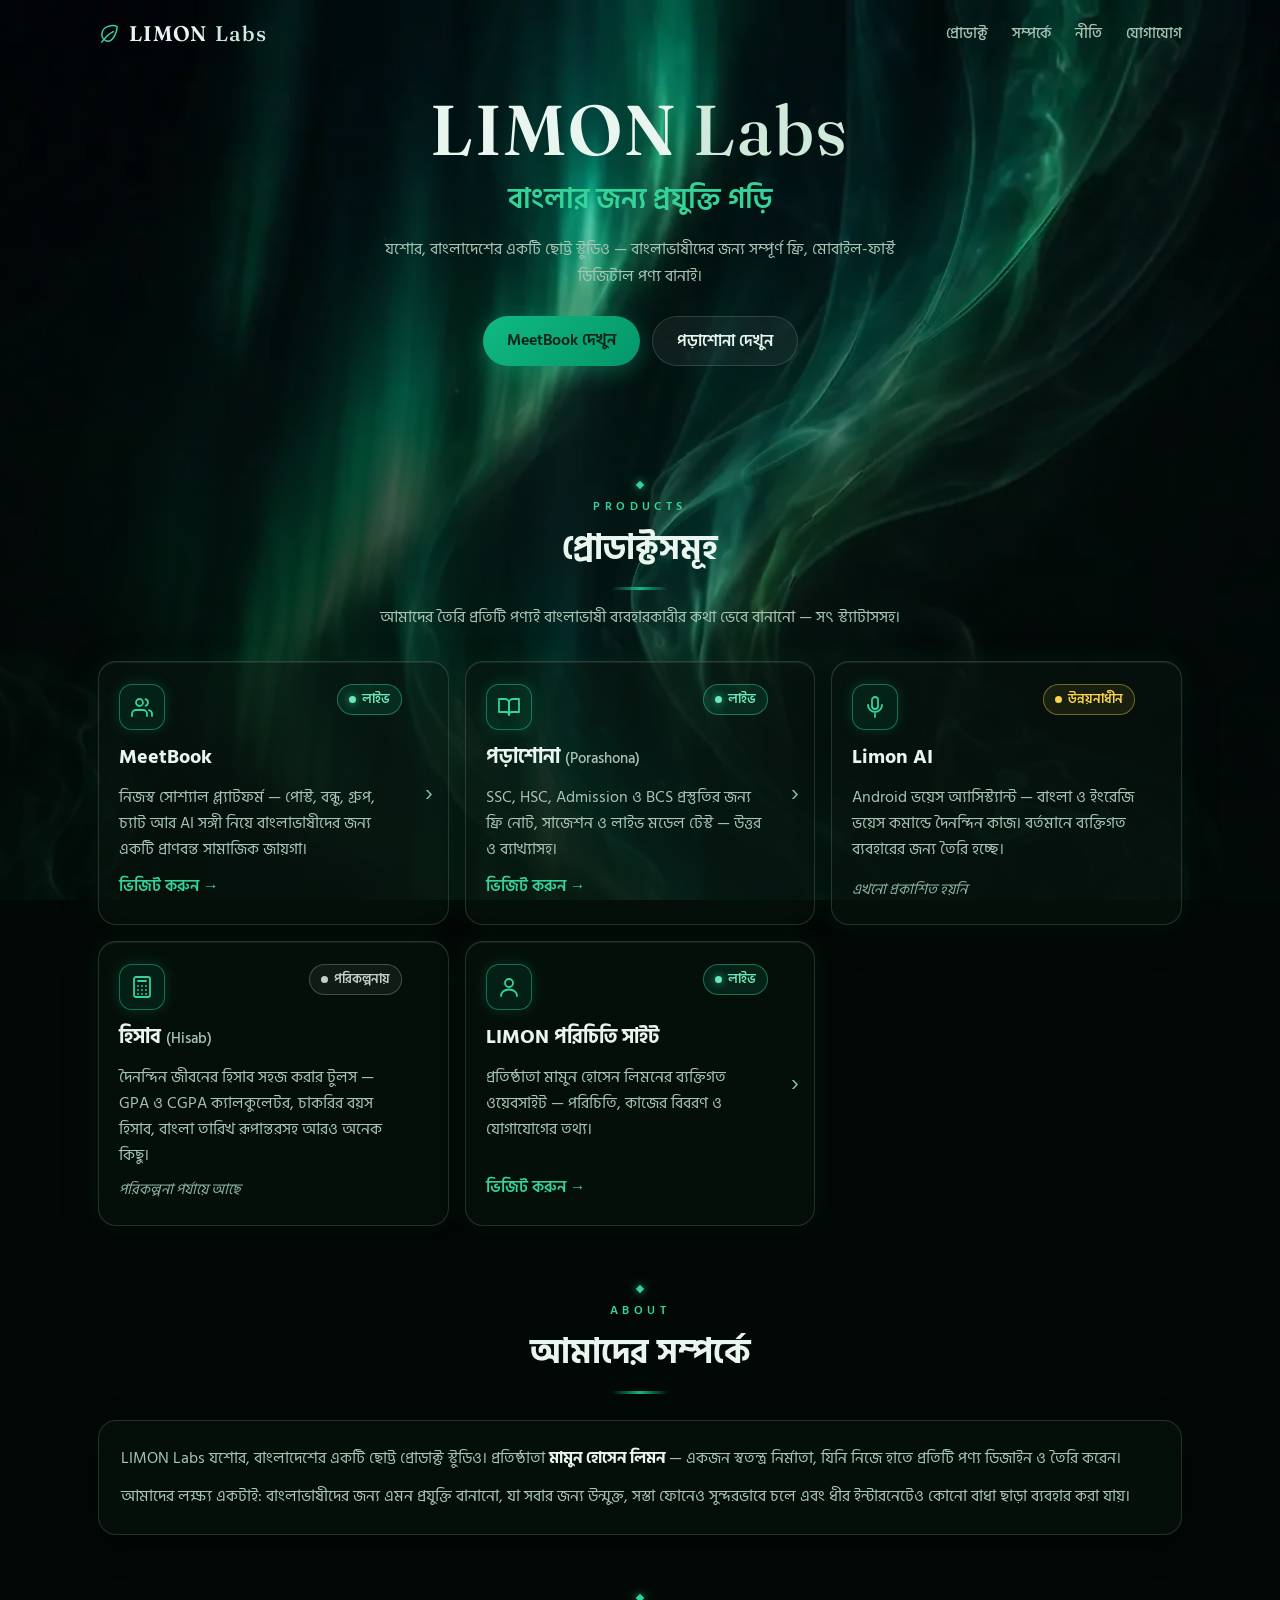
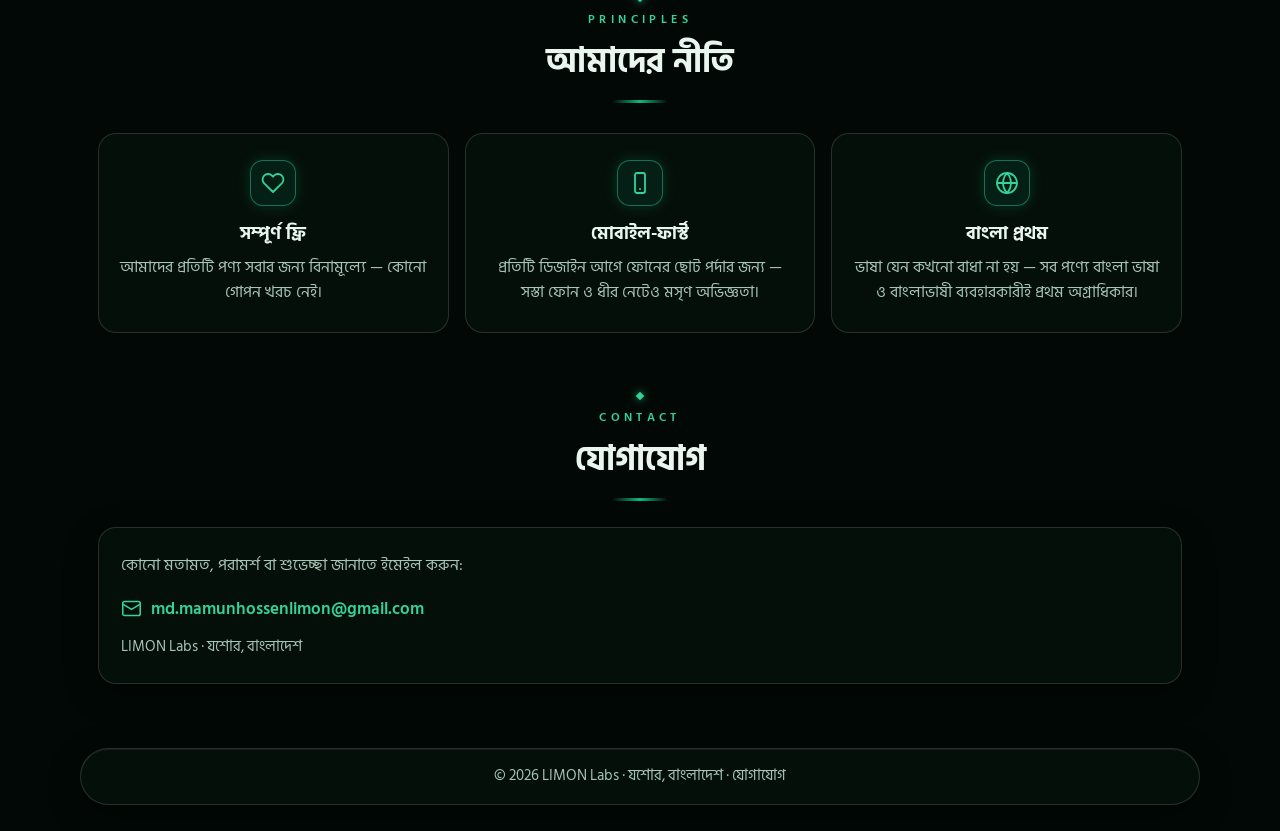
==== index.html @ f57b9e00 "Make the anchored burning stronger: brighter rising tongues and flicker" ====
<!DOCTYPE html>
<html lang="bn">
<head>
<meta charset="UTF-8">
<meta name="viewport" content="width=device-width, initial-scale=1.0">
<title>LIMON Labs — বাংলার জন্য প্রযুক্তি</title>
<meta name="description" content="LIMON Labs — যশোর, বাংলাদেশ থেকে বাংলাভাষীদের জন্য ফ্রি ও মোবাইল-ফার্স্ট প্রযুক্তি পণ্য: MeetBook, পড়াশোনা, Limon AI ও হিসাব।">
<meta name="google-site-verification" content="MFag6rltsudTOTjJ8JtksKM4BBWqEkIi46n7598j5bE">
<meta property="og:title" content="LIMON Labs — বাংলার জন্য প্রযুক্তি গড়ি">
<meta property="og:description" content="বাংলাভাষীদের জন্য ফ্রি, মোবাইল-ফার্স্ট প্রযুক্তি পণ্য — MeetBook, পড়াশোনা, Limon AI, হিসাব।">
<meta property="og:type" content="website">
<meta property="og:locale" content="bn_BD">
<meta name="theme-color" content="#04120c">
<meta property="og:image" content="https://mamun-q.github.io/limon-labs/hero.webp">
<link rel="icon" href="data:image/svg+xml,%3Csvg xmlns='http://www.w3.org/2000/svg' viewBox='0 0 32 32'%3E%3Ccircle cx='16' cy='16' r='13' fill='none' stroke='%2334d399' stroke-width='2'/%3E%3Ccircle cx='16' cy='16' r='6' fill='%2310b981'/%3E%3C/svg%3E">
<link rel="preconnect" href="https://fonts.googleapis.com">
<link rel="preconnect" href="https://fonts.gstatic.com" crossorigin>
<link href="https://fonts.googleapis.com/css2?family=Fraunces:opsz,wght@9..144,500;9..144,600&family=Hind+Siliguri:wght@400;500;600;700&display=swap" rel="stylesheet">
<link rel="stylesheet" href="style.css?v=23">
</head>
<body>

<!-- Static deep-space background (no animated layers — keeps cheap phones smooth) -->
<div class="aurora" aria-hidden="true"></div>
<canvas class="bg-3d" id="bgCanvas" aria-hidden="true"></canvas>

<header class="site-header">
  <a class="wordmark" href="#top" aria-label="LIMON Labs — হোম">
    <svg class="wordmark-leaf" viewBox="0 0 24 24" fill="none" stroke="currentColor" stroke-width="1.6" stroke-linecap="round" stroke-linejoin="round" aria-hidden="true"><path d="M11 20A7 7 0 0 1 4 13c0-4 3-8 9-9 4.5-.8 7 1 7 1s-.3 4.5-2 8c-1.8 3.7-4.5 7-7 7z"/><path d="M4 21c4-6 8-9 12-11"/></svg>
    LIMON <span class="wordmark-labs">Labs</span>
  </a>
  <nav class="site-nav" aria-label="প্রধান নেভিগেশন">
    <a href="#products">প্রোডাক্ট</a>
    <a href="#about">সম্পর্কে</a>
    <a href="#principles">নীতি</a>
    <a href="#contact">যোগাযোগ</a>
  </nav>
</header>

<main id="top">

  <!-- HERO -->
  <section class="hero">
    <h1 class="hero-wordmark">LIMON <span class="wordmark-labs">Labs</span></h1>
    <p class="hero-tagline">বাংলার জন্য প্রযুক্তি গড়ি</p>

    <p class="hero-sub">যশোর, বাংলাদেশের একটি ছোট্ট স্টুডিও — বাংলাভাষীদের জন্য সম্পূর্ণ ফ্রি, মোবাইল-ফার্স্ট ডিজিটাল পণ্য বানাই।</p>
    <div class="hero-actions">
      <a class="btn btn-primary" href="https://mamun-q.github.io/MeetBook/" target="_blank" rel="noopener">MeetBook দেখুন</a>
      <a class="btn btn-ghost" href="https://porashona-edu.blogspot.com" target="_blank" rel="noopener">পড়াশোনা দেখুন</a>
    </div>
  </section>

  <!-- PRODUCTS -->
  <section class="section" id="products">
    <p class="section-label reveal">Products</p>
    <h2 class="section-title reveal">প্রোডাক্টসমূহ</h2>
    <p class="section-lead reveal">আমাদের তৈরি প্রতিটি পণ্যই বাংলাভাষী ব্যবহারকারীর কথা ভেবে বানানো — সৎ স্ট্যাটাসসহ।</p>

    <div class="cards">

      <article class="card reveal">
        <div class="card-top">
          <span class="card-icon" aria-hidden="true">
            <svg viewBox="0 0 24 24" fill="none" stroke="currentColor" stroke-width="1.8" stroke-linecap="round" stroke-linejoin="round"><path d="M17 21v-2a4 4 0 0 0-4-4H6a4 4 0 0 0-4 4v2"/><circle cx="9.5" cy="7.5" r="3.5"/><path d="M22 21v-2a4 4 0 0 0-3-3.85"/><path d="M15.5 4.15a3.5 3.5 0 0 1 0 6.7"/></svg>
          </span>
          <span class="badge badge-live"><span class="badge-dot"></span>লাইভ</span>
        </div>
        <h3 class="card-name">MeetBook</h3>
        <p class="card-desc">নিজস্ব সোশ্যাল প্ল্যাটফর্ম — পোস্ট, বন্ধু, গ্রুপ, চ্যাট আর AI সঙ্গী নিয়ে বাংলাভাষীদের জন্য একটি প্রাণবন্ত সামাজিক জায়গা।</p>
        <a class="btn btn-card" href="https://mamun-q.github.io/MeetBook/" target="_blank" rel="noopener">ভিজিট করুন</a>
        <span class="card-chevron" aria-hidden="true">›</span>
      </article>

      <article class="card reveal">
        <div class="card-top">
          <span class="card-icon" aria-hidden="true">
            <svg viewBox="0 0 24 24" fill="none" stroke="currentColor" stroke-width="1.8" stroke-linecap="round" stroke-linejoin="round"><path d="M2 4h6a4 4 0 0 1 4 4v12a3 3 0 0 0-3-3H2z"/><path d="M22 4h-6a4 4 0 0 0-4 4v12a3 3 0 0 1 3-3h7z"/></svg>
          </span>
          <span class="badge badge-live"><span class="badge-dot"></span>লাইভ</span>
        </div>
        <h3 class="card-name">পড়াশোনা <span class="card-name-en">(Porashona)</span></h3>
        <p class="card-desc">SSC, HSC, Admission ও BCS প্রস্তুতির জন্য ফ্রি নোট, সাজেশন ও লাইভ মডেল টেস্ট — উত্তর ও ব্যাখ্যাসহ।</p>
        <a class="btn btn-card" href="https://porashona-edu.blogspot.com" target="_blank" rel="noopener">ভিজিট করুন</a>
        <span class="card-chevron" aria-hidden="true">›</span>
      </article>

      <article class="card reveal">
        <div class="card-top">
          <span class="card-icon" aria-hidden="true">
            <svg viewBox="0 0 24 24" fill="none" stroke="currentColor" stroke-width="1.8" stroke-linecap="round" stroke-linejoin="round"><rect x="9" y="2" width="6" height="12" rx="3"/><path d="M5 10a7 7 0 0 0 14 0"/><path d="M12 19v3"/></svg>
          </span>
          <span class="badge badge-dev"><span class="badge-dot"></span>উন্নয়নাধীন</span>
        </div>
        <h3 class="card-name">Limon AI</h3>
        <p class="card-desc">Android ভয়েস অ্যাসিস্ট্যান্ট — বাংলা ও ইংরেজি ভয়েস কমান্ডে দৈনন্দিন কাজ। বর্তমানে ব্যক্তিগত ব্যবহারের জন্য তৈরি হচ্ছে।</p>
        <p class="card-note">এখনো প্রকাশিত হয়নি</p>
      </article>

      <article class="card reveal">
        <div class="card-top">
          <span class="card-icon" aria-hidden="true">
            <svg viewBox="0 0 24 24" fill="none" stroke="currentColor" stroke-width="1.8" stroke-linecap="round" stroke-linejoin="round"><rect x="4" y="2" width="16" height="20" rx="2"/><path d="M8 6h8"/><path d="M8 11h.01M12 11h.01M16 11h.01M8 15h.01M12 15h.01M16 15h.01M8 19h.01M12 19h.01M16 19h.01"/></svg>
          </span>
          <span class="badge badge-plan"><span class="badge-dot"></span>পরিকল্পনায়</span>
        </div>
        <h3 class="card-name">হিসাব <span class="card-name-en">(Hisab)</span></h3>
        <p class="card-desc">দৈনন্দিন জীবনের হিসাব সহজ করার টুলস — GPA ও CGPA ক্যালকুলেটর, চাকরির বয়স হিসাব, বাংলা তারিখ রূপান্তরসহ আরও অনেক কিছু।</p>
        <p class="card-note">পরিকল্পনা পর্যায়ে আছে</p>
      </article>

      <article class="card reveal">
        <div class="card-top">
          <span class="card-icon" aria-hidden="true">
            <svg viewBox="0 0 24 24" fill="none" stroke="currentColor" stroke-width="1.8" stroke-linecap="round" stroke-linejoin="round"><circle cx="12" cy="8" r="4"/><path d="M4 21c0-4 3.6-6.5 8-6.5s8 2.5 8 6.5"/></svg>
          </span>
          <span class="badge badge-live"><span class="badge-dot"></span>লাইভ</span>
        </div>
        <h3 class="card-name">LIMON পরিচিতি সাইট</h3>
        <p class="card-desc">প্রতিষ্ঠাতা মামুন হোসেন লিমনের ব্যক্তিগত ওয়েবসাইট — পরিচিতি, কাজের বিবরণ ও যোগাযোগের তথ্য।</p>
        <a class="btn btn-card" href="https://mamun-q.github.io/mamunhossen-profile/" target="_blank" rel="noopener">ভিজিট করুন</a>
        <span class="card-chevron" aria-hidden="true">›</span>
      </article>

    </div>
  </section>

  <!-- ABOUT -->
  <section class="section" id="about">
    <p class="section-label reveal">About</p>
    <h2 class="section-title reveal">আমাদের সম্পর্কে</h2>
    <div class="about-box reveal">
      <p>LIMON Labs যশোর, বাংলাদেশের একটি ছোট্ট প্রোডাক্ট স্টুডিও। প্রতিষ্ঠাতা <strong>মামুন হোসেন লিমন</strong> — একজন স্বতন্ত্র নির্মাতা, যিনি নিজে হাতে প্রতিটি পণ্য ডিজাইন ও তৈরি করেন।</p>
      <p>আমাদের লক্ষ্য একটাই: বাংলাভাষীদের জন্য এমন প্রযুক্তি বানানো, যা সবার জন্য উন্মুক্ত, সস্তা ফোনেও সুন্দরভাবে চলে এবং ধীর ইন্টারনেটেও কোনো বাধা ছাড়া ব্যবহার করা যায়।</p>
    </div>
  </section>

  <!-- PRINCIPLES -->
  <section class="section" id="principles">
    <p class="section-label reveal">Principles</p>
    <h2 class="section-title reveal">আমাদের নীতি</h2>
    <div class="principles">
      <div class="principle reveal">
        <span class="card-icon" aria-hidden="true">
          <svg viewBox="0 0 24 24" fill="none" stroke="currentColor" stroke-width="1.8" stroke-linecap="round" stroke-linejoin="round"><path d="M20.8 4.6a5.5 5.5 0 0 0-7.8 0L12 5.7l-1-1.1a5.5 5.5 0 0 0-7.8 7.8l1 1L12 21l7.8-7.6 1-1a5.5 5.5 0 0 0 0-7.8z"/></svg>
        </span>
        <h3>সম্পূর্ণ ফ্রি</h3>
        <p>আমাদের প্রতিটি পণ্য সবার জন্য বিনামূল্যে — কোনো গোপন খরচ নেই।</p>
      </div>
      <div class="principle reveal">
        <span class="card-icon" aria-hidden="true">
          <svg viewBox="0 0 24 24" fill="none" stroke="currentColor" stroke-width="1.8" stroke-linecap="round" stroke-linejoin="round"><rect x="7" y="2" width="10" height="20" rx="2"/><path d="M12 18h.01"/></svg>
        </span>
        <h3>মোবাইল-ফার্স্ট</h3>
        <p>প্রতিটি ডিজাইন আগে ফোনের ছোট পর্দার জন্য — সস্তা ফোন ও ধীর নেটেও মসৃণ অভিজ্ঞতা।</p>
      </div>
      <div class="principle reveal">
        <span class="card-icon" aria-hidden="true">
          <svg viewBox="0 0 24 24" fill="none" stroke="currentColor" stroke-width="1.8" stroke-linecap="round" stroke-linejoin="round"><circle cx="12" cy="12" r="10"/><path d="M2 12h20"/><path d="M12 2a15.3 15.3 0 0 1 4 10 15.3 15.3 0 0 1-4 10 15.3 15.3 0 0 1-4-10 15.3 15.3 0 0 1 4-10z"/></svg>
        </span>
        <h3>বাংলা প্রথম</h3>
        <p>ভাষা যেন কখনো বাধা না হয় — সব পণ্যে বাংলা ভাষা ও বাংলাভাষী ব্যবহারকারীই প্রথম অগ্রাধিকার।</p>
      </div>
    </div>
  </section>

  <!-- CONTACT -->
  <section class="section" id="contact">
    <p class="section-label reveal">Contact</p>
    <h2 class="section-title reveal">যোগাযোগ</h2>
    <div class="about-box reveal">
      <p>কোনো মতামত, পরামর্শ বা শুভেচ্ছা জানাতে ইমেইল করুন:</p>
      <a class="contact-mail" href="mailto:md.mamunhossenlimon@gmail.com">
        <svg viewBox="0 0 24 24" fill="none" stroke="currentColor" stroke-width="1.8" stroke-linecap="round" stroke-linejoin="round" aria-hidden="true"><rect x="2" y="4" width="20" height="16" rx="2"/><path d="m22 7-10 6L2 7"/></svg>
        md.mamunhossenlimon@gmail.com
      </a>
      <p class="contact-place">LIMON Labs · যশোর, বাংলাদেশ</p>
    </div>
  </section>

</main>

<footer class="site-footer">
  <p>© 2026 LIMON Labs · যশোর, বাংলাদেশ · <a href="mailto:md.mamunhossenlimon@gmail.com">যোগাযোগ</a></p>
</footer>

<script src="script.js?v=23"></script>
</body>
</html>
---- style.css ----
/* LIMON Labs — dark cinematic, mobile-first */
:root{
  --bg:#030d08;
  --bg-deep:#020805;
  --emerald:#10b981;
  --emerald-bright:#34d399;
  --emerald-soft:rgba(52,211,153,.14);
  --text:#e9f6ef;
  --muted:#a7c4b5;
  --glass:rgba(9,26,19,.45);
  --glass-border:rgba(255,255,255,.14);
  --serif:"Fraunces",Georgia,serif;
  --sans:"Hind Siliguri","Segoe UI",sans-serif;
}
*{margin:0;padding:0;box-sizing:border-box}
html{scroll-behavior:smooth}
body{
  background:var(--bg-deep);
  color:var(--text);
  font-family:var(--sans);
  line-height:1.65;
  overflow-x:hidden;
  position:relative;
}
::selection{background:rgba(16,185,129,.4)}

/* ---------- Background: the aurora painting fills the whole page
   (fixed, one static image + a dark readability gradient — no animated
   or blurred layers, so cheap phones stay smooth) ---------- */
.aurora{position:fixed;inset:0;z-index:-1;background:
  linear-gradient(180deg, rgba(3,12,8,.14) 0%, rgba(2,9,6,.50) 46%, rgba(2,8,5,.80) 100%),
  url("bg.webp") 50% 0% / cover no-repeat,
  var(--bg-deep);}

/* Live 3D depth backdrop — the same painting, re-rendered with depth
   parallax above the static .aurora layer; hidden until its first frame */
.bg-3d{
  position:fixed;inset:0;width:100%;height:100%;z-index:-1;display:block;
  opacity:0;transition:opacity 1.2s ease;pointer-events:none;
}
.bg-3d.on{opacity:1}

/* ---------- Header ---------- */
.site-header{
  position:relative;z-index:5;
  display:flex;align-items:center;justify-content:space-between;gap:12px;
  padding:16px 18px;max-width:1120px;margin:0 auto;
}
.wordmark{
  font-family:var(--serif);font-weight:600;font-size:1.32rem;letter-spacing:.04em;
  color:var(--text);text-decoration:none;white-space:nowrap;
  display:inline-flex;align-items:center;gap:8px;
}
.wordmark-leaf{width:23px;height:23px;color:var(--emerald-bright);flex:none}
.wordmark-l{
  position:relative;z-index:0;display:inline-block;
  background:linear-gradient(180deg,#fff6c9 0%,#f9dc7a 28%,#e9b949 52%,#a67c1a 78%,#f3d27a 100%);
  -webkit-background-clip:text;background-clip:text;
  -webkit-text-fill-color:transparent;color:transparent;
}
/* Extruded bronze layer behind the gold face — the 3D depth */
.wordmark-l::before{
  content:"L";position:absolute;left:0;top:0;z-index:-1;
  color:#8a6a1c;-webkit-text-fill-color:#8a6a1c;
  text-shadow:
    .014em .014em 0 #7c5f16,
    .028em .028em 0 #6d5310,
    .042em .042em 0 #5d470c,
    .056em .056em 0 #4c3a09,
    .09em .11em 14px rgba(0,0,0,.55);
}
.wordmark-labs{font-weight:500;color:#cfe9db}
.site-nav{display:flex;gap:16px;flex-wrap:wrap;justify-content:flex-end}
.site-nav a{color:var(--muted);text-decoration:none;font-size:.95rem;font-weight:500;transition:color .2s}
.site-nav a:hover,.site-nav a:focus-visible{color:var(--emerald-bright)}

/* ---------- Hero ---------- */
.hero{position:relative;text-align:center;padding:44px 18px 64px;max-width:1120px;margin:0 auto}
/* Design 4 hero: no panel, no border — the live 3D orb floats directly
   over the page-wide aurora backdrop. The still painting underneath is
   the fallback if WebGL is unavailable. */
.hero-art-wrap{
  position:relative;
  margin-top:2px;
  touch-action:pan-y;cursor:grab;
}
.hero-art-wrap:active{cursor:grabbing}
.hero-art{
  display:block;width:100%;height:clamp(480px,140vw,720px);
  object-fit:cover;object-position:50% 40%;
  /* Melt the fallback painting into the page — no hard picture edges */
  -webkit-mask-image:radial-gradient(118% 94% at 50% 46%, #000 60%, transparent 98%);
  mask-image:radial-gradient(118% 94% at 50% 46%, #000 60%, transparent 98%);
}
.hero-3d{
  position:absolute;inset:0;width:100%;height:100%;display:block;
  opacity:0;transition:opacity .7s ease;pointer-events:none;
}
.hero-3d.on{opacity:1}
.hero-wordmark{font-family:var(--serif);font-weight:600;font-size:clamp(2.5rem,11vw,4.4rem);letter-spacing:.03em;line-height:1.1;margin-top:2px}
.hero-tagline{font-size:clamp(1.3rem,5.4vw,1.8rem);font-weight:600;color:var(--emerald-bright);margin-top:8px}
.hero-sub{color:var(--muted);max-width:560px;margin:12px auto 0;font-size:1.02rem}
.hero-actions{display:flex;gap:12px;justify-content:center;flex-wrap:wrap;margin-top:26px}

/* ---------- Buttons ---------- */
.btn{
  display:inline-block;text-decoration:none;font-weight:600;font-size:1rem;
  padding:11px 24px;border-radius:999px;transition:transform .15s, box-shadow .2s, background .2s;
}
.btn:active{transform:scale(.97)}
.btn-primary{background:linear-gradient(135deg,#10b981,#059669);color:#032117;box-shadow:0 6px 22px rgba(16,185,129,.35)}
.btn-primary:hover{box-shadow:0 8px 28px rgba(16,185,129,.5)}
.btn-ghost{border:1px solid var(--glass-border);color:var(--text);background:rgba(255,255,255,.05)}
.btn-ghost:hover{border-color:rgba(52,211,153,.55)}
.btn-card{background:none;box-shadow:none;color:var(--emerald-bright);padding:2px 0;font-size:.98rem;margin-top:auto;align-self:flex-start}
.btn-card::after{content:" →"}
.btn-card:hover{text-decoration:underline}

/* ---------- Sections ---------- */
.section{max-width:1120px;margin:0 auto;padding:52px 18px 8px}
.section-label{text-align:center;font-size:.72rem;font-weight:600;letter-spacing:.38em;text-transform:uppercase;color:var(--emerald-bright);opacity:.9;margin-bottom:6px}
.section-label::before{content:"";display:block;width:6px;height:6px;margin:0 auto 9px;background:var(--emerald-bright);transform:rotate(45deg);box-shadow:0 0 9px rgba(52,211,153,.85)}
.section-title{font-size:clamp(1.6rem,6vw,2.1rem);font-weight:700;text-align:center}
.section-title::after{content:"";display:block;width:56px;height:3px;border-radius:2px;background:linear-gradient(90deg,transparent,var(--emerald),transparent);margin:10px auto 0}
.section-lead{text-align:center;color:var(--muted);max-width:600px;margin:14px auto 0}

/* ---------- Product cards ---------- */
.cards{display:grid;grid-template-columns:1fr;gap:16px;margin-top:30px}
.card{
  display:flex;flex-direction:column;gap:10px;
  background:var(--glass);border:1px solid var(--glass-border);border-radius:18px;
  padding:22px 20px;
  box-shadow:0 1px 0 rgba(255,255,255,.08) inset, 0 10px 34px rgba(0,0,0,.35), 0 0 26px rgba(16,185,129,.10);
  position:relative;padding-right:46px;
  transition:transform .25s ease, border-color .25s ease, box-shadow .25s ease;
}
.card:hover{transform:translateY(-4px);border-color:rgba(52,211,153,.5);box-shadow:0 16px 40px rgba(0,0,0,.45),0 0 30px rgba(16,185,129,.12)}
.card-top{display:flex;align-items:flex-start;justify-content:space-between}
.card-icon{
  display:inline-grid;place-items:center;width:46px;height:46px;border-radius:13px;
  background:rgba(16,185,129,.10);color:var(--emerald-bright);border:1px solid rgba(52,211,153,.45);
  box-shadow:0 0 14px rgba(16,185,129,.22);
}
.card-chevron{
  position:absolute;right:15px;top:50%;transform:translateY(-50%);
  font-size:1.75rem;font-weight:300;line-height:1;color:rgba(167,243,208,.8);
}
.card-icon svg{width:24px;height:24px}
.card-name{font-size:1.28rem;font-weight:700}
.card-name-en{font-size:.95rem;color:var(--muted);font-weight:500}
.card-desc{color:var(--muted);font-size:.99rem;flex:1}
.card-note{color:#8fb3a1;font-size:.92rem;font-style:italic;margin-top:auto}
.badge{
  display:inline-flex;align-items:center;gap:6px;font-size:.8rem;font-weight:600;
  padding:4px 11px;border-radius:999px;border:1px solid;white-space:nowrap;
}
.badge-dot{width:7px;height:7px;border-radius:50%;background:currentColor}
.badge-live{color:#6ee7b7;border-color:rgba(52,211,153,.45);background:rgba(16,185,129,.12)}
.badge-live .badge-dot{box-shadow:0 0 8px rgba(52,211,153,.9);animation:pulse 2.2s ease-in-out infinite}
.badge-dev{color:#fcd34d;border-color:rgba(252,211,77,.4);background:rgba(252,211,77,.08)}
.badge-plan{color:#c3cfc9;border-color:rgba(255,255,255,.22);background:rgba(255,255,255,.05)}
@keyframes pulse{0%,100%{opacity:1}50%{opacity:.45}}

/* ---------- About / contact boxes ---------- */
.about-box{
  margin-top:26px;background:var(--glass);border:1px solid var(--glass-border);border-radius:18px;
  padding:24px 22px;
  box-shadow:0 10px 34px rgba(0,0,0,.3);
}
.about-box p{color:var(--muted);margin-bottom:12px}
.about-box p:last-child{margin-bottom:0}
.about-box strong{color:var(--text)}
.contact-mail{
  display:inline-flex;align-items:center;gap:9px;color:var(--emerald-bright);font-weight:600;
  text-decoration:none;font-size:1.05rem;word-break:break-all;margin:4px 0 12px;
}
.contact-mail svg{width:21px;height:21px;flex:none}
.contact-mail:hover{text-decoration:underline}
.contact-place{font-size:.95rem}

/* ---------- Principles ---------- */
.principles{display:grid;grid-template-columns:1fr;gap:16px;margin-top:30px}
.principle{
  text-align:center;background:var(--glass);border:1px solid var(--glass-border);border-radius:18px;
  padding:26px 20px;
}
.principle .card-icon{margin-bottom:12px}
.principle h3{font-size:1.15rem;margin-bottom:6px}
.principle p{color:var(--muted);font-size:.97rem}

/* ---------- Footer ---------- */
.site-footer{
  text-align:center;color:var(--muted);font-size:.94rem;
  max-width:1120px;width:calc(100% - 36px);margin:56px auto 26px;
  padding:15px 18px;
  background:var(--glass);border:1px solid var(--glass-border);border-radius:999px;
  box-shadow:0 1px 0 rgba(255,255,255,.06) inset, 0 10px 34px rgba(0,0,0,.3);
}
.site-footer a{color:var(--muted);text-decoration:none}
.site-footer a:hover{color:var(--emerald-bright);text-decoration:underline}
.footer-wordmark{font-family:var(--serif);font-size:1.15rem;color:var(--text);margin-bottom:4px}

/* ---------- Reveal on scroll ---------- */
.reveal{opacity:0;transform:translateY(18px);transition:opacity .6s ease,transform .6s ease}
.reveal.in{opacity:1;transform:none}

/* ---------- Larger screens ---------- */
@media (max-width:560px){
  .site-header{padding:13px 12px 8px;gap:8px}
  .wordmark{font-size:1.08rem;gap:6px}
  .wordmark-leaf{width:19px;height:19px}
  .site-nav{flex-wrap:nowrap;gap:11px}
  .site-nav a{font-size:.8rem}
}
@media (min-width:640px){
  .cards{grid-template-columns:repeat(2,1fr)}
  .principles{grid-template-columns:repeat(3,1fr)}
  .site-nav{gap:24px}
}
@media (min-width:960px){
  .cards{grid-template-columns:repeat(3,1fr)}
  .hero{padding-top:22px}
}

/* ---------- Reduced motion ---------- */
@media (prefers-reduced-motion: reduce){
  html{scroll-behavior:auto}
  .badge-live .badge-dot{animation:none}
  .reveal{opacity:1;transform:none;transition:none}
  .card,.btn{transition:none}
}
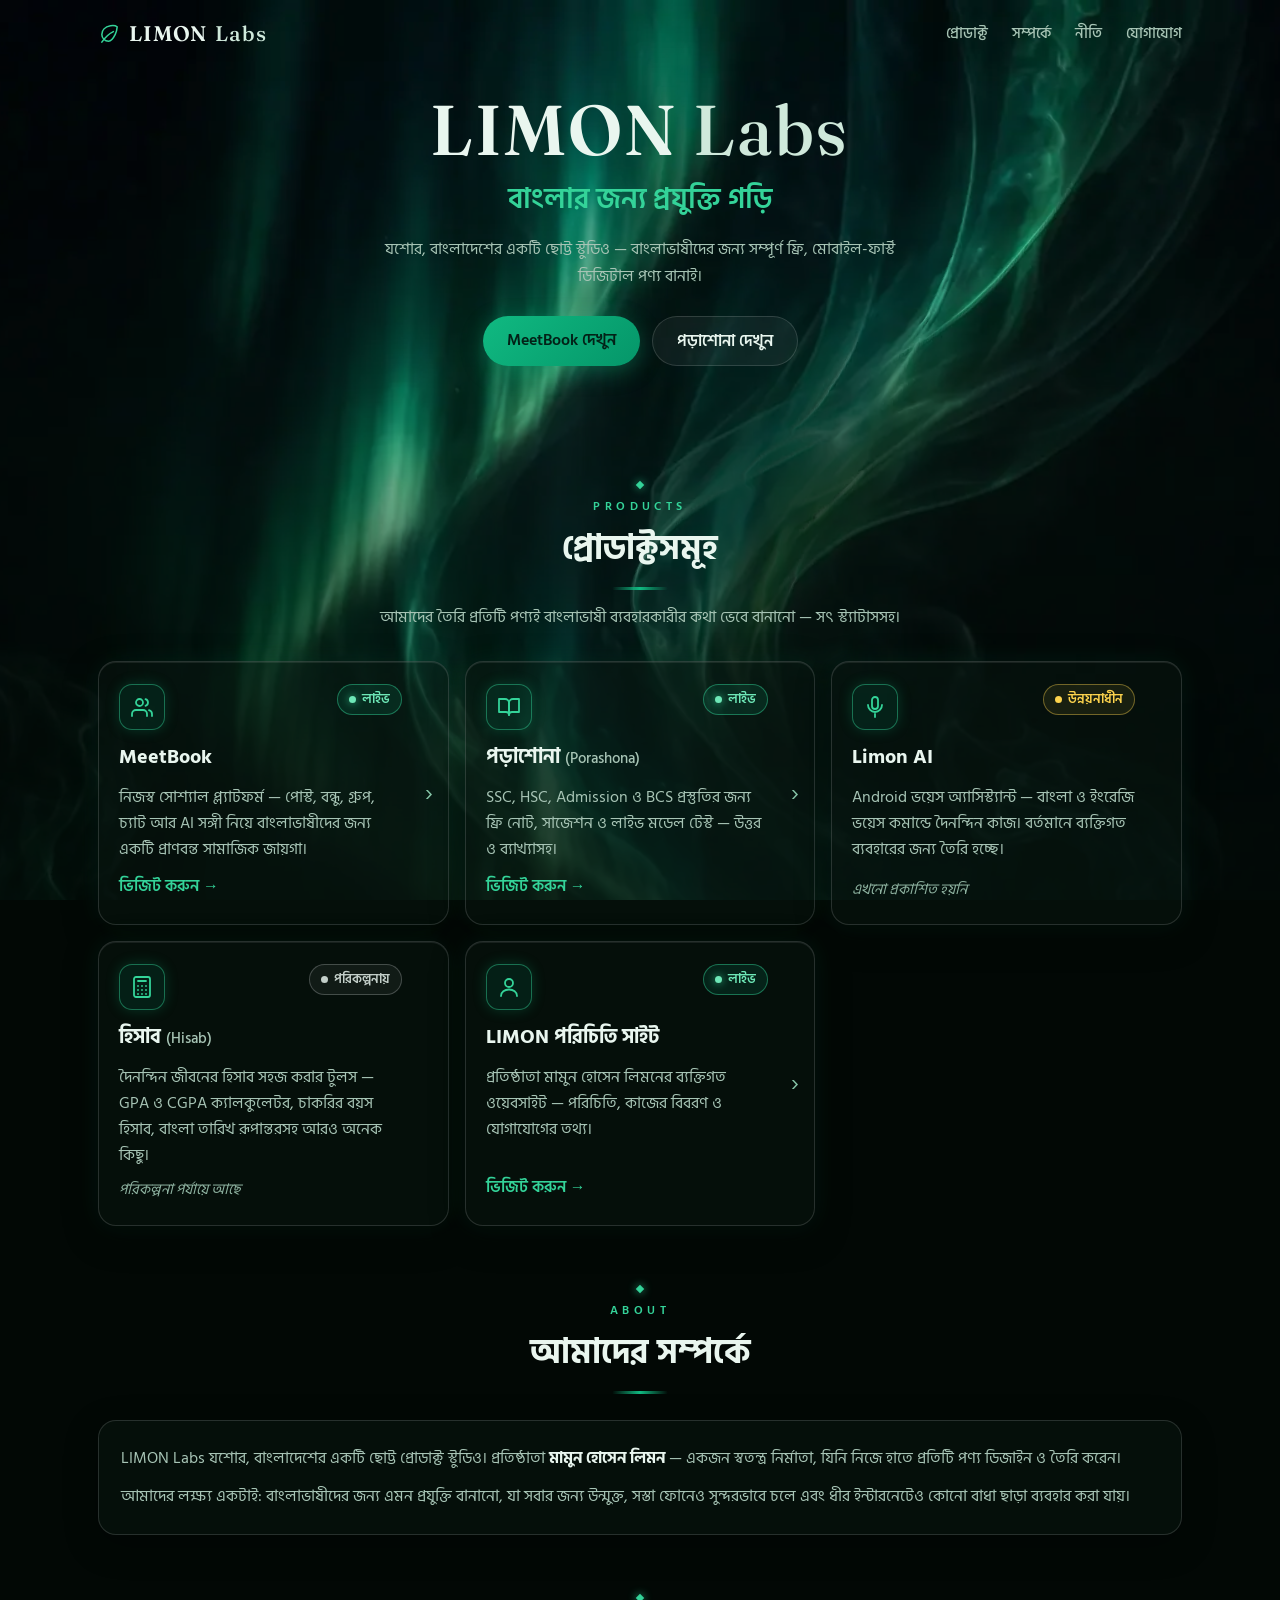
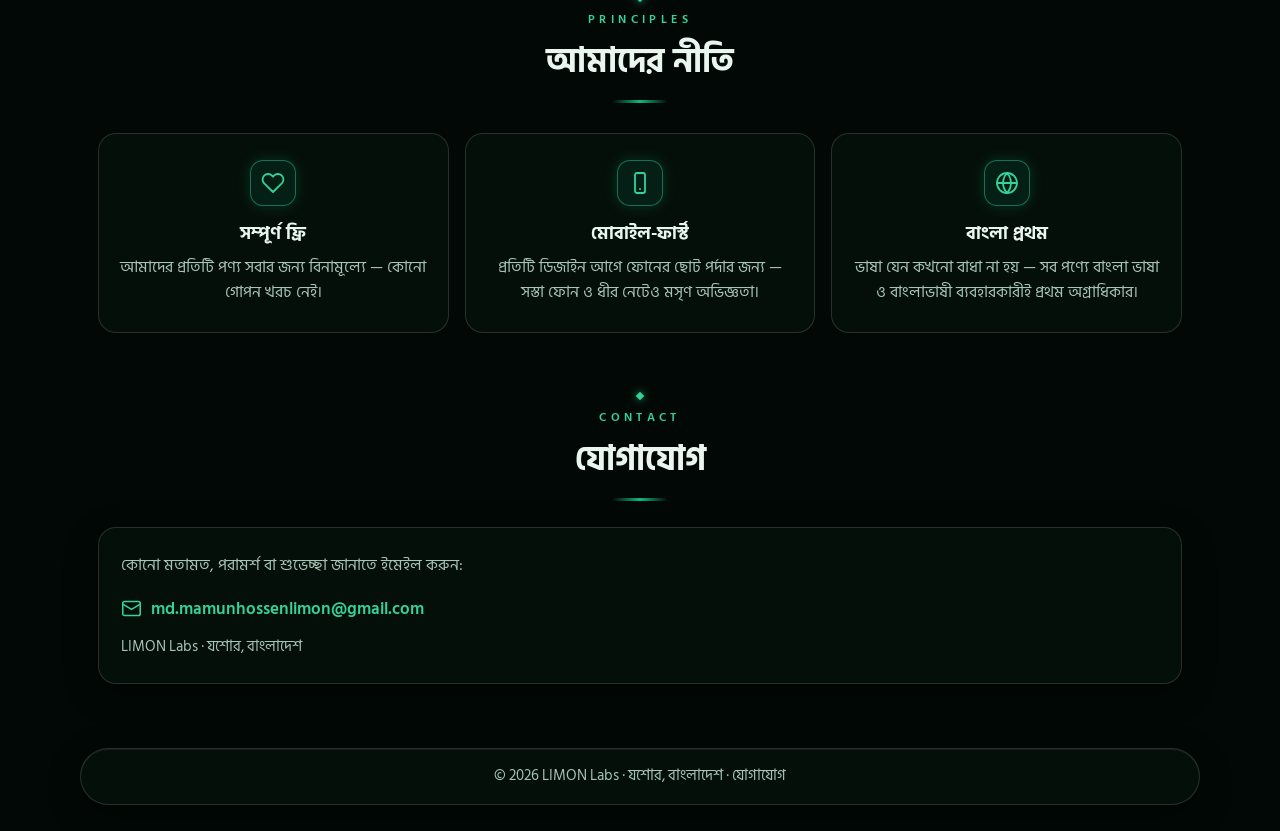
==== commit 37797593: "Stronger inner light: brighter glowing cores inside the flames" ====
--- a/index.html
+++ b/index.html
@@ -16,7 +16,7 @@
 <link rel="preconnect" href="https://fonts.googleapis.com">
 <link rel="preconnect" href="https://fonts.gstatic.com" crossorigin>
 <link href="https://fonts.googleapis.com/css2?family=Fraunces:opsz,wght@9..144,500;9..144,600&family=Hind+Siliguri:wght@400;500;600;700&display=swap" rel="stylesheet">
-<link rel="stylesheet" href="style.css?v=23">
+<link rel="stylesheet" href="style.css?v=24">
 </head>
 <body>
 
@@ -184,6 +184,6 @@
   <p>© 2026 LIMON Labs · যশোর, বাংলাদেশ · <a href="mailto:md.mamunhossenlimon@gmail.com">যোগাযোগ</a></p>
 </footer>
 
-<script src="script.js?v=23"></script>
+<script src="script.js?v=24"></script>
 </body>
 </html>
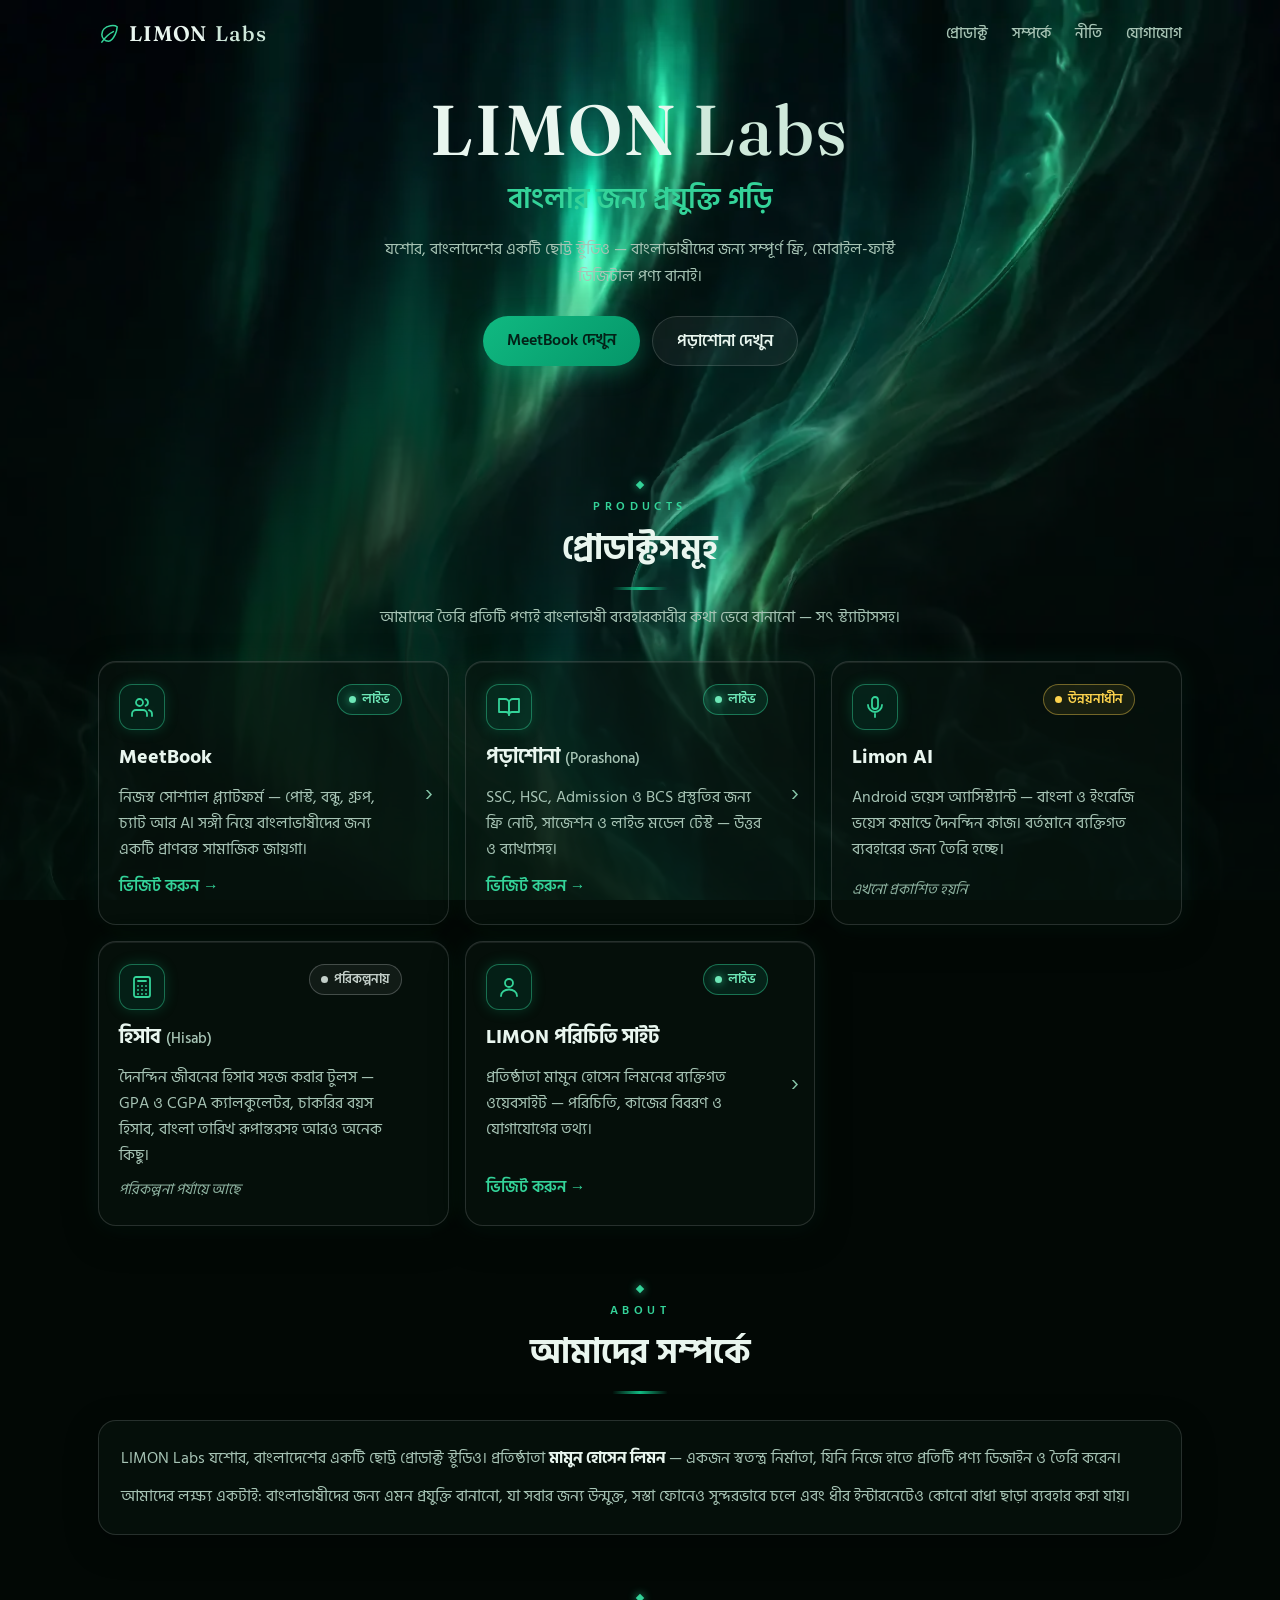
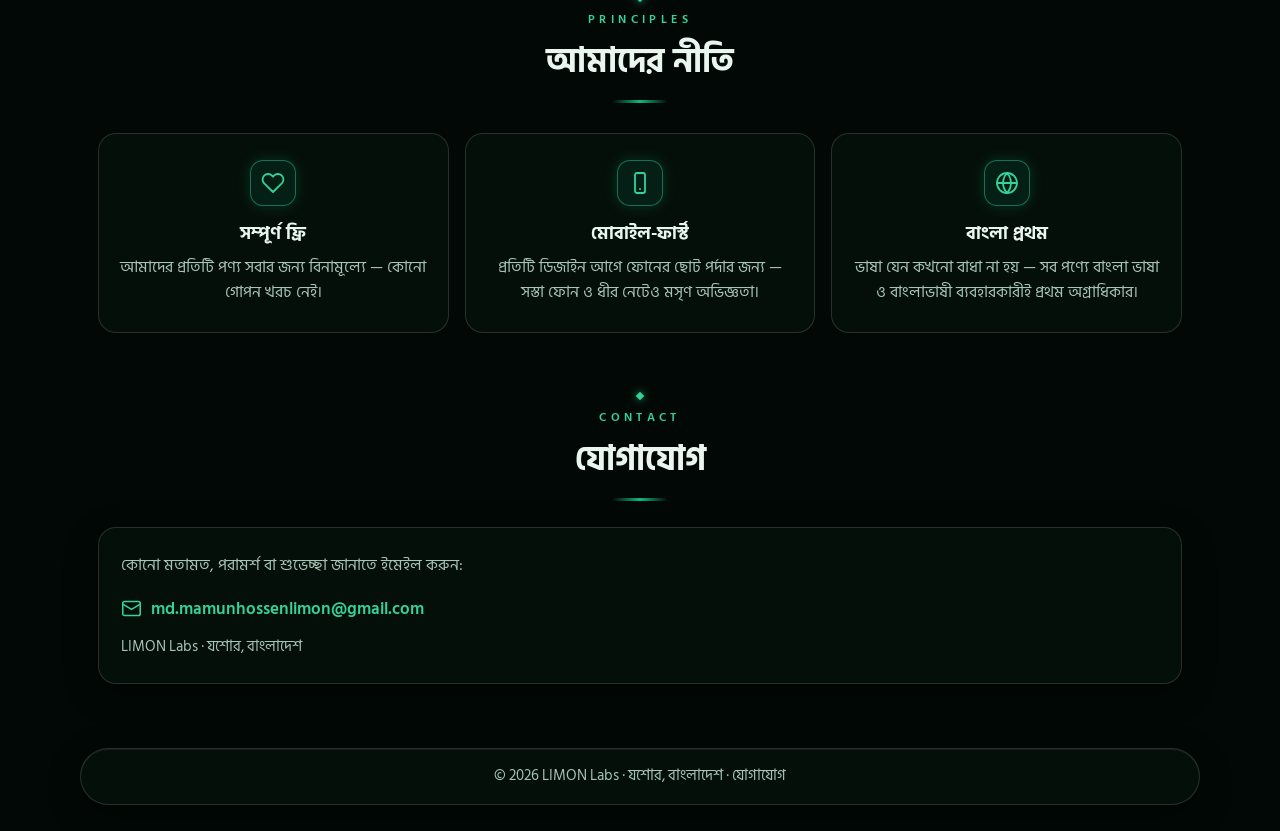
==== commit 9ffb247b: "Effect strength way up: wider fuel mask, stronger tongues, highlights, core glow and flicker" ====
--- a/index.html
+++ b/index.html
@@ -16,7 +16,7 @@
 <link rel="preconnect" href="https://fonts.googleapis.com">
 <link rel="preconnect" href="https://fonts.gstatic.com" crossorigin>
 <link href="https://fonts.googleapis.com/css2?family=Fraunces:opsz,wght@9..144,500;9..144,600&family=Hind+Siliguri:wght@400;500;600;700&display=swap" rel="stylesheet">
-<link rel="stylesheet" href="style.css?v=24">
+<link rel="stylesheet" href="style.css?v=25">
 </head>
 <body>
 
@@ -184,6 +184,6 @@
   <p>© 2026 LIMON Labs · যশোর, বাংলাদেশ · <a href="mailto:md.mamunhossenlimon@gmail.com">যোগাযোগ</a></p>
 </footer>
 
-<script src="script.js?v=24"></script>
+<script src="script.js?v=25"></script>
 </body>
 </html>
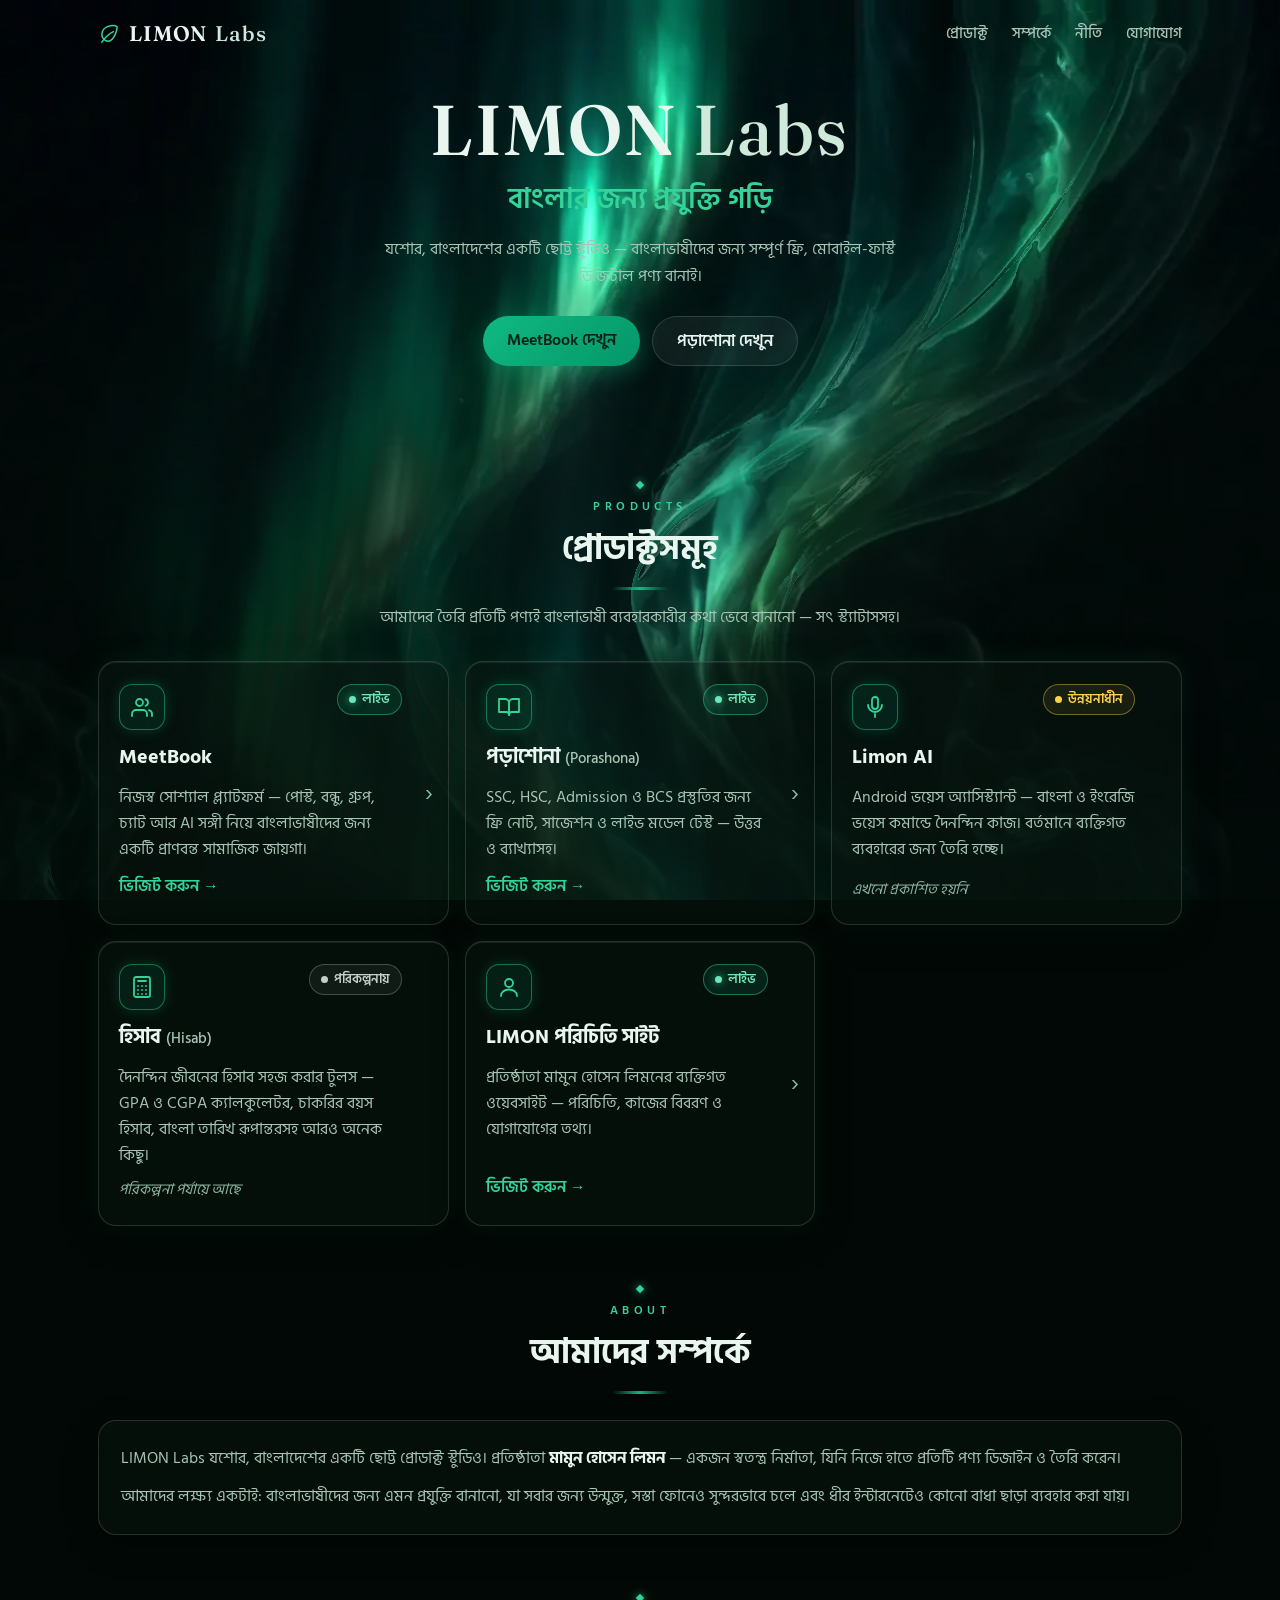
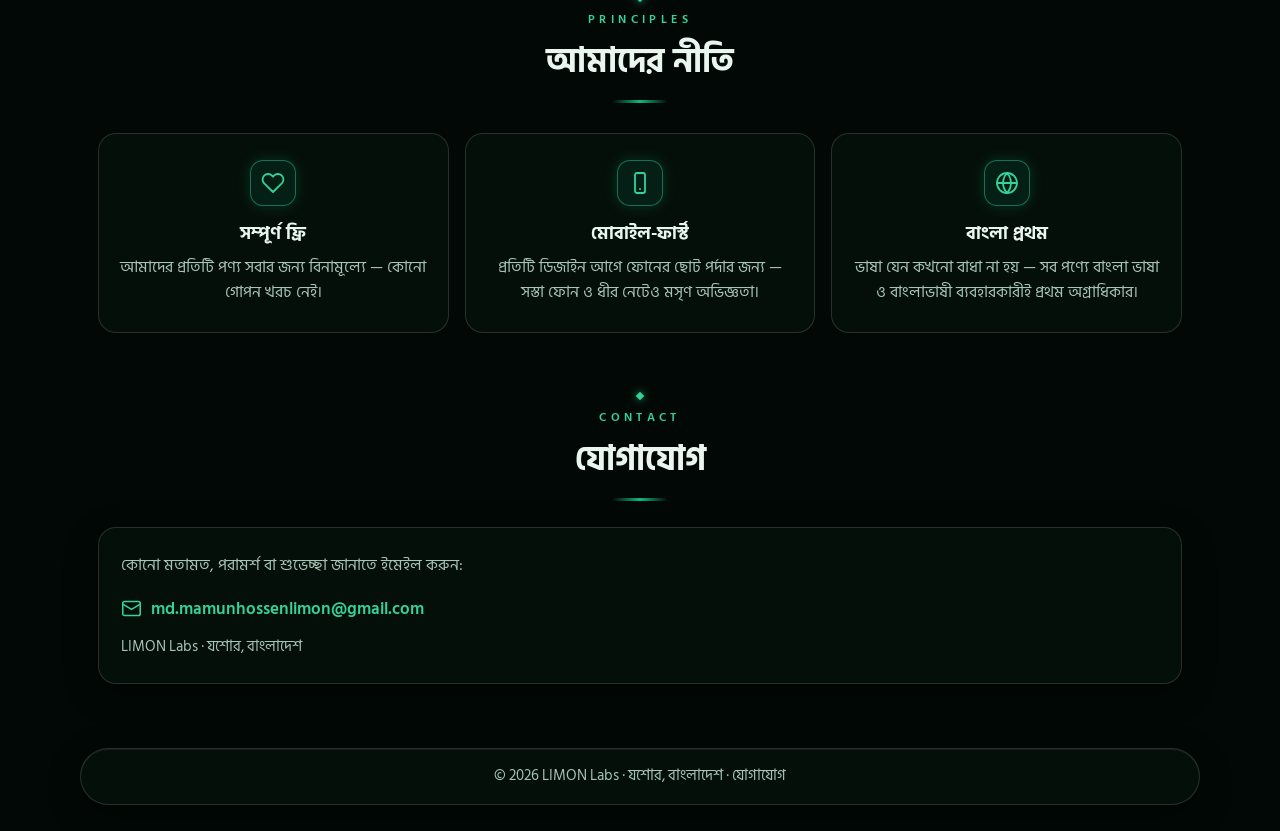
==== commit 11655123: "Give the smoke its own motion: slow curling drift on the dark mist areas" ====
--- a/index.html
+++ b/index.html
@@ -16,7 +16,7 @@
 <link rel="preconnect" href="https://fonts.googleapis.com">
 <link rel="preconnect" href="https://fonts.gstatic.com" crossorigin>
 <link href="https://fonts.googleapis.com/css2?family=Fraunces:opsz,wght@9..144,500;9..144,600&family=Hind+Siliguri:wght@400;500;600;700&display=swap" rel="stylesheet">
-<link rel="stylesheet" href="style.css?v=25">
+<link rel="stylesheet" href="style.css?v=26">
 </head>
 <body>
 
@@ -184,6 +184,6 @@
   <p>© 2026 LIMON Labs · যশোর, বাংলাদেশ · <a href="mailto:md.mamunhossenlimon@gmail.com">যোগাযোগ</a></p>
 </footer>
 
-<script src="script.js?v=25"></script>
+<script src="script.js?v=26"></script>
 </body>
 </html>
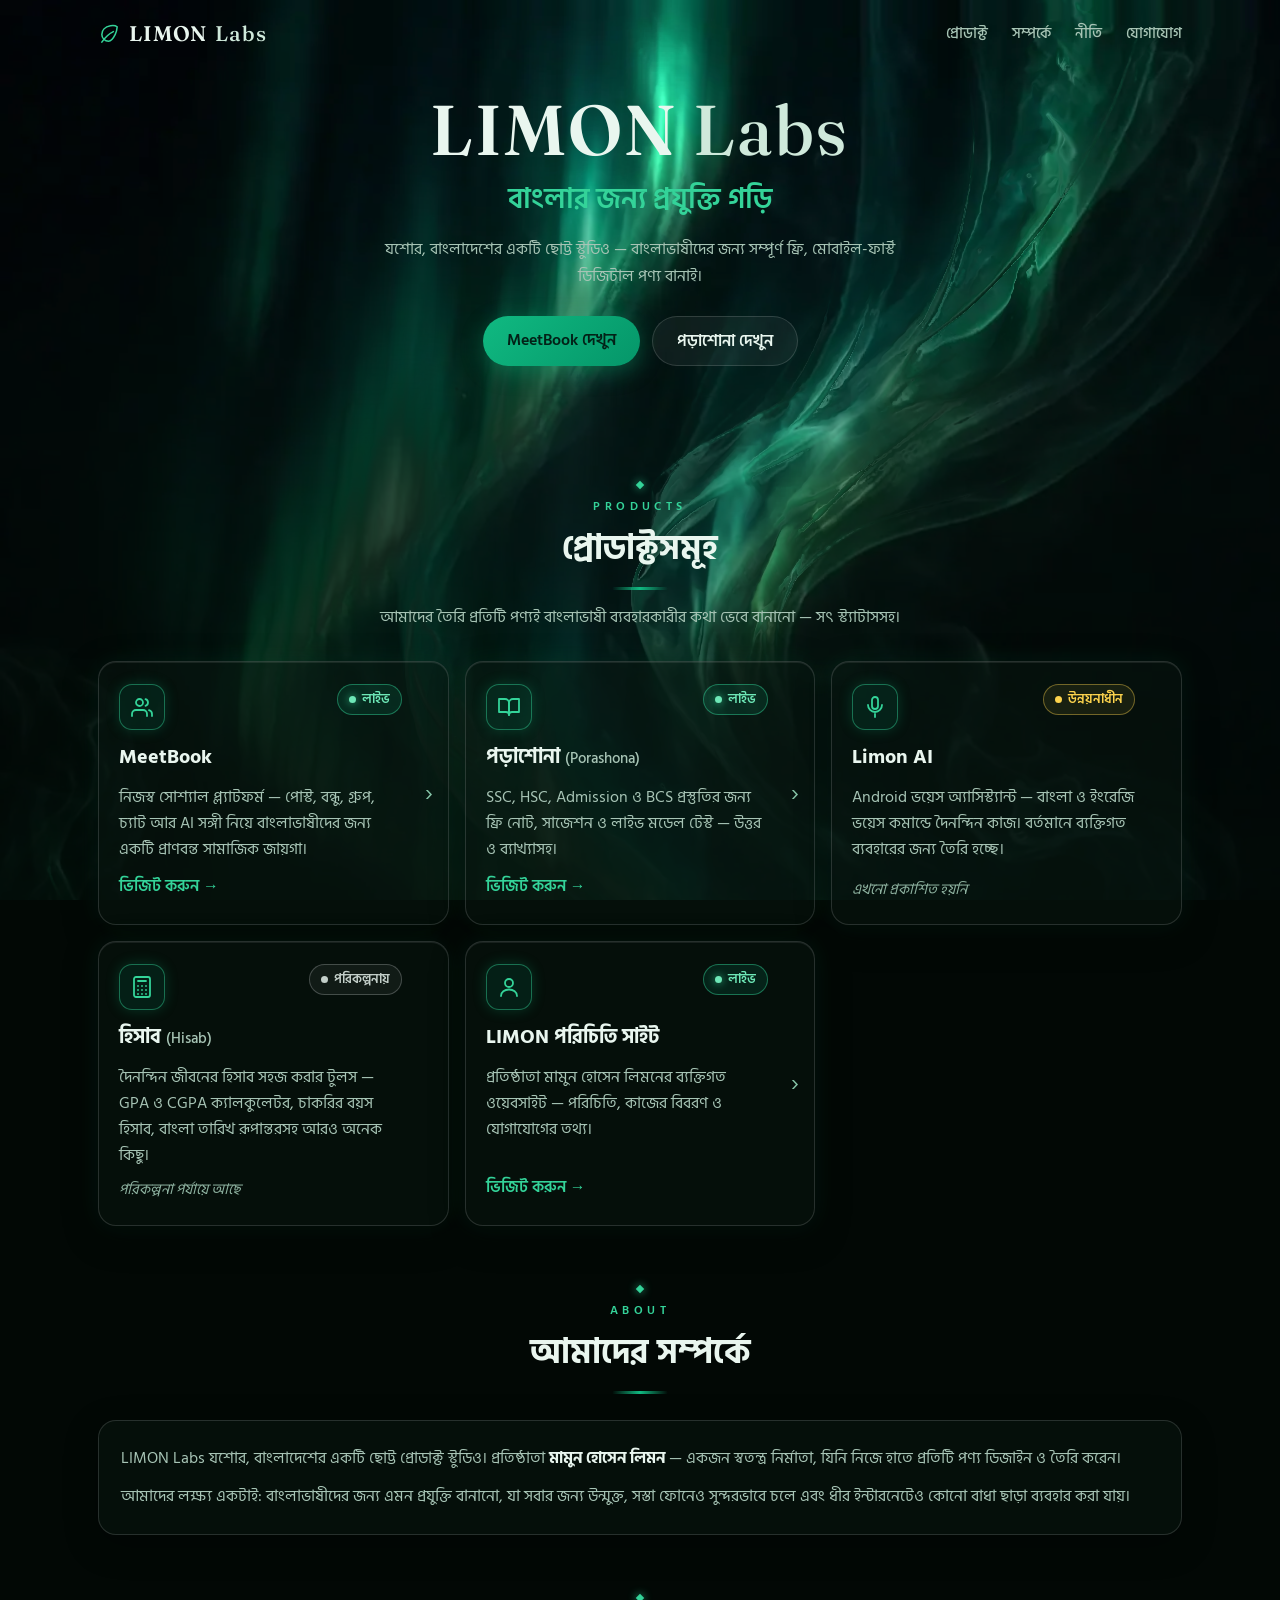
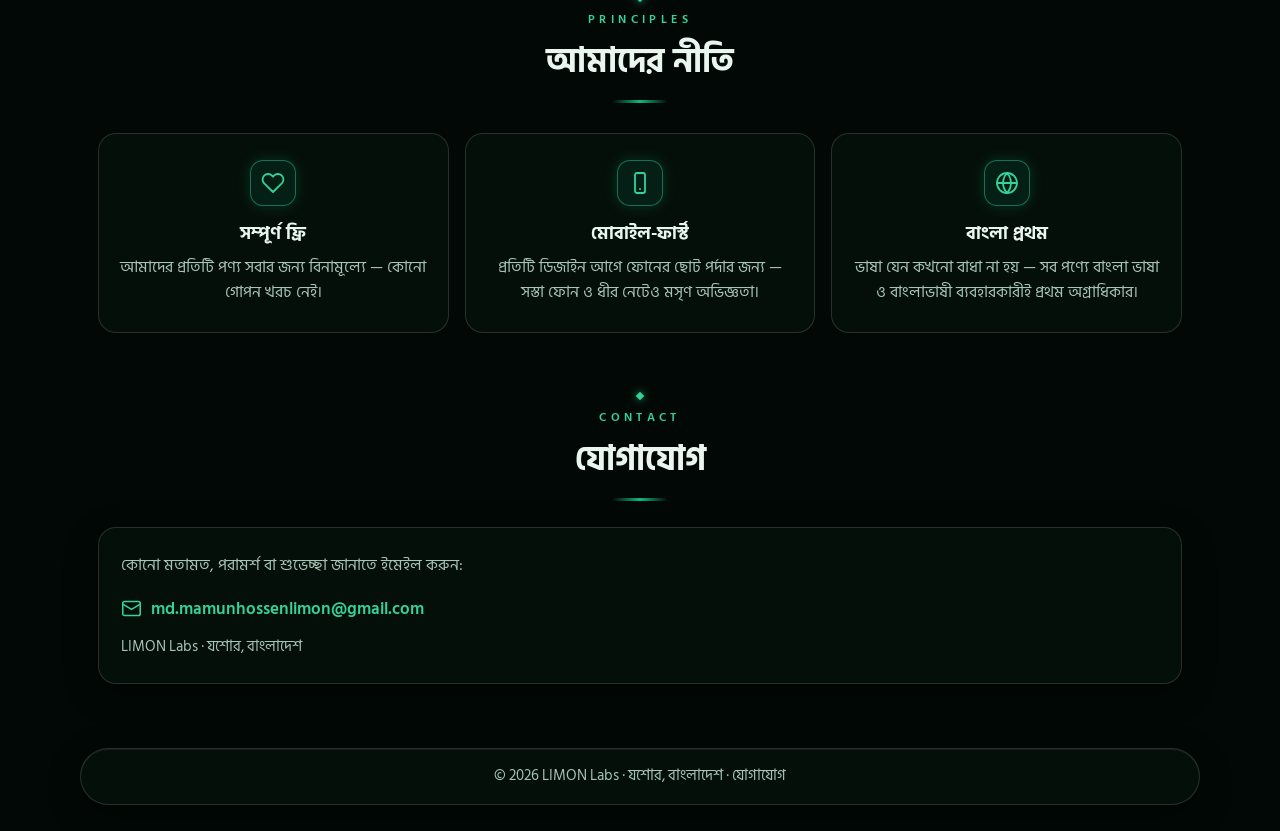
==== commit 425796e2: "Stronger smoke: bigger, faster curling drift plus a fine smoke layer" ====
--- a/index.html
+++ b/index.html
@@ -16,7 +16,7 @@
 <link rel="preconnect" href="https://fonts.googleapis.com">
 <link rel="preconnect" href="https://fonts.gstatic.com" crossorigin>
 <link href="https://fonts.googleapis.com/css2?family=Fraunces:opsz,wght@9..144,500;9..144,600&family=Hind+Siliguri:wght@400;500;600;700&display=swap" rel="stylesheet">
-<link rel="stylesheet" href="style.css?v=26">
+<link rel="stylesheet" href="style.css?v=27">
 </head>
 <body>
 
@@ -184,6 +184,6 @@
   <p>© 2026 LIMON Labs · যশোর, বাংলাদেশ · <a href="mailto:md.mamunhossenlimon@gmail.com">যোগাযোগ</a></p>
 </footer>
 
-<script src="script.js?v=26"></script>
+<script src="script.js?v=27"></script>
 </body>
 </html>
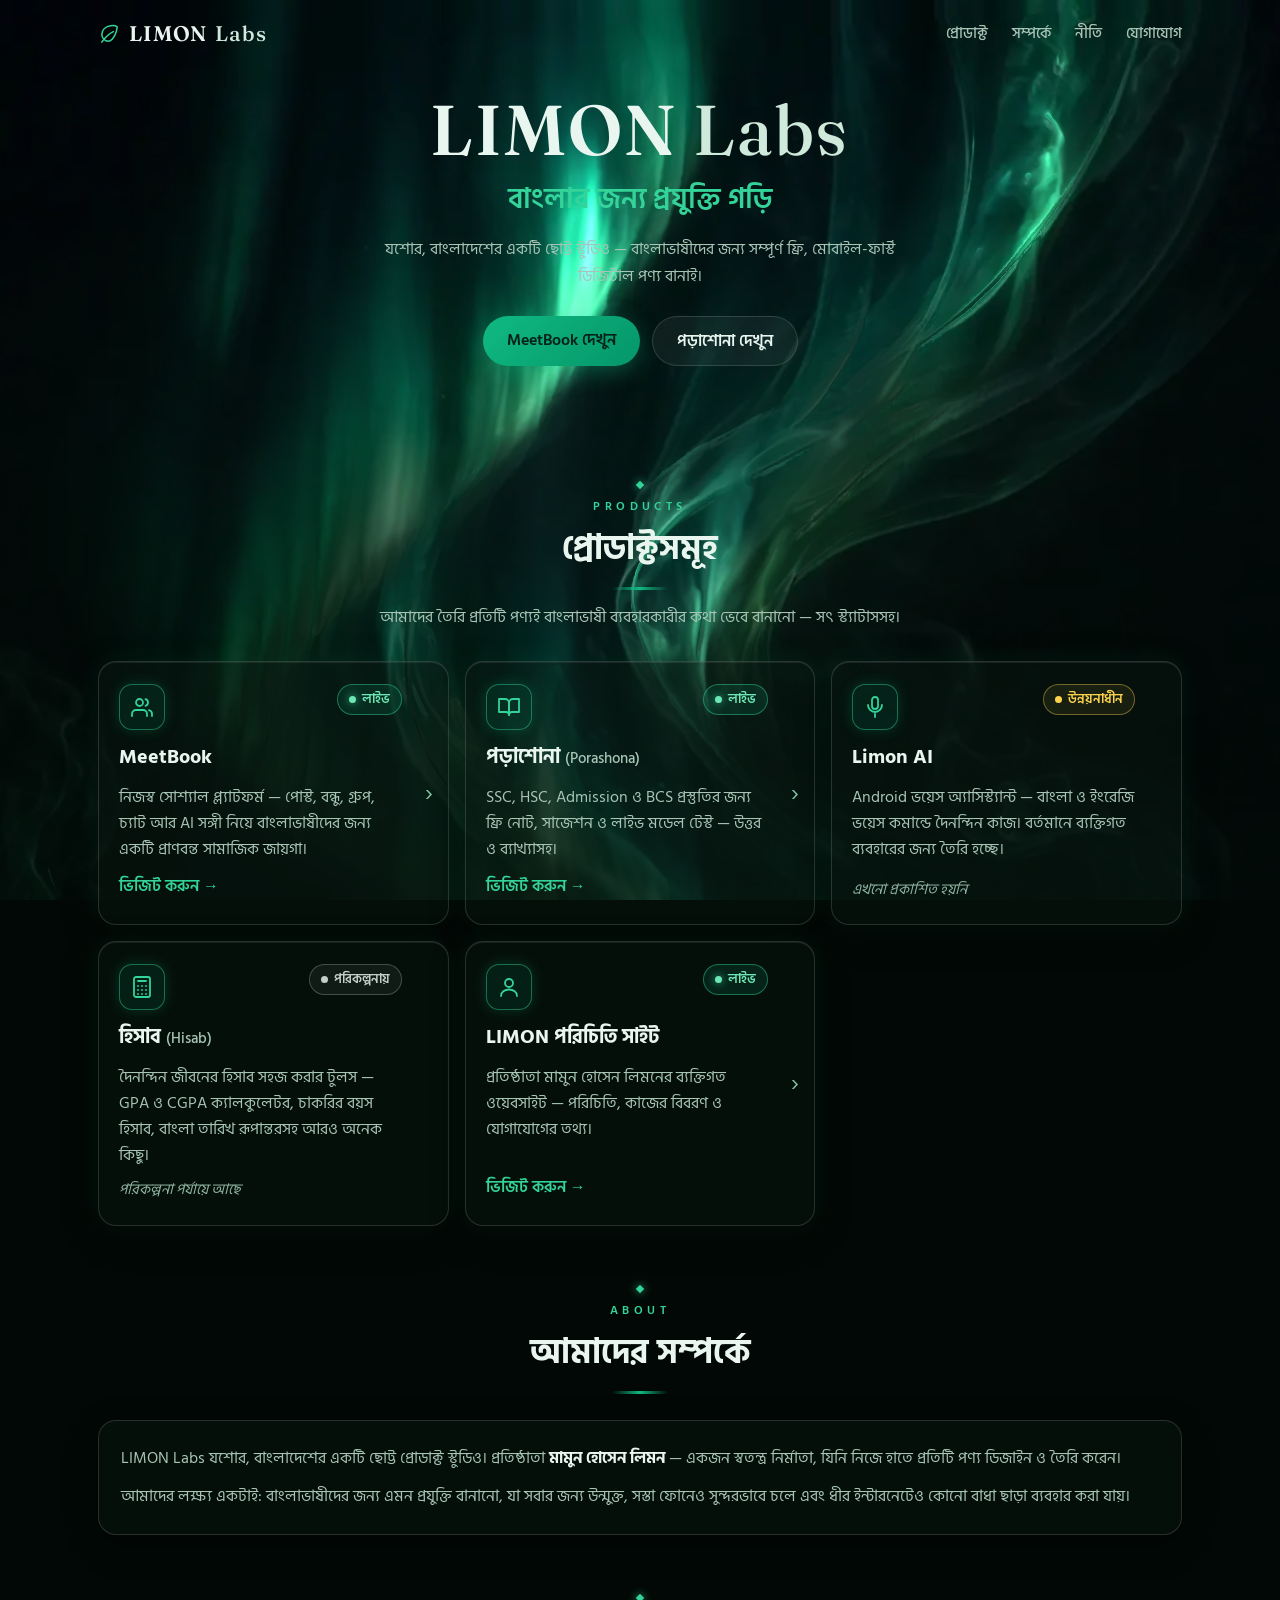
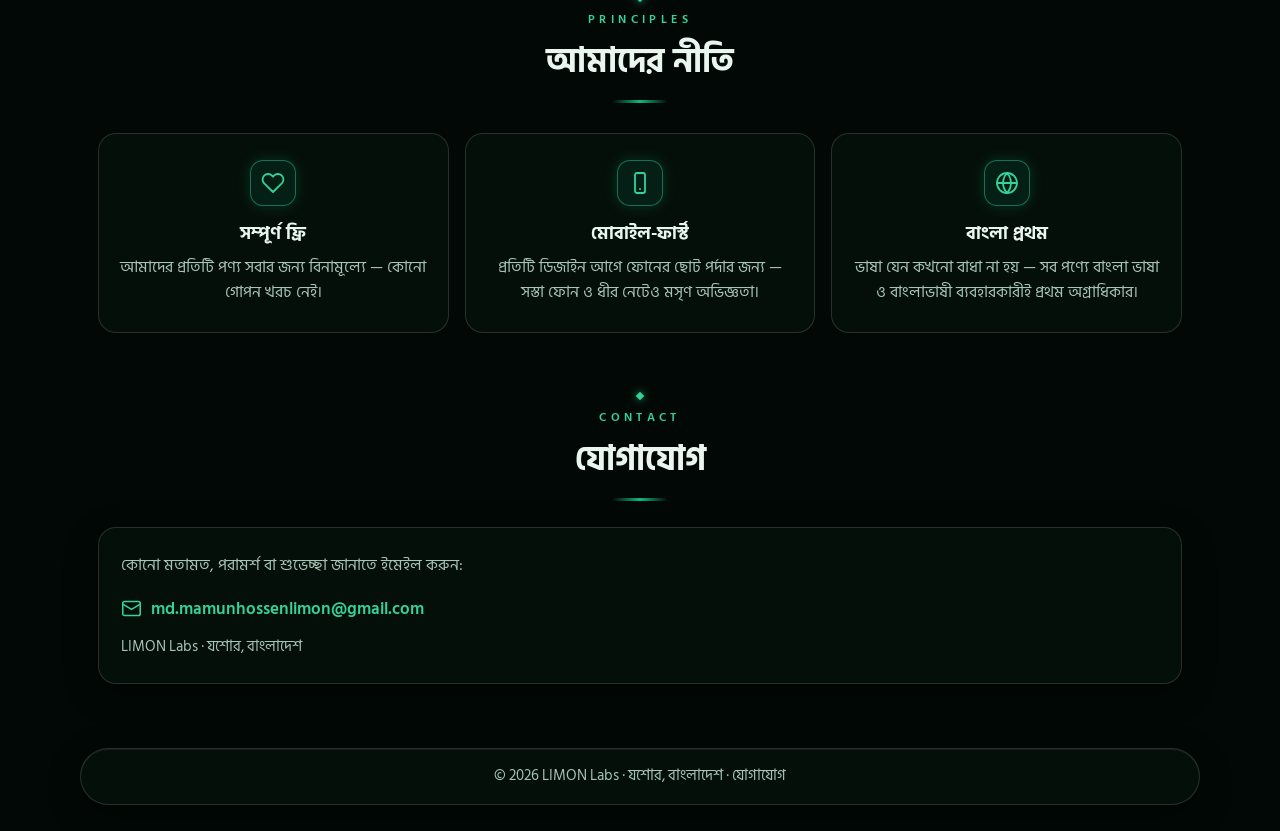
==== commit 7cc90638: "Smoke rises like real smoke: upward-traveling curls that waver more as they climb" ====
--- a/index.html
+++ b/index.html
@@ -16,7 +16,7 @@
 <link rel="preconnect" href="https://fonts.googleapis.com">
 <link rel="preconnect" href="https://fonts.gstatic.com" crossorigin>
 <link href="https://fonts.googleapis.com/css2?family=Fraunces:opsz,wght@9..144,500;9..144,600&family=Hind+Siliguri:wght@400;500;600;700&display=swap" rel="stylesheet">
-<link rel="stylesheet" href="style.css?v=27">
+<link rel="stylesheet" href="style.css?v=28">
 </head>
 <body>
 
@@ -184,6 +184,6 @@
   <p>© 2026 LIMON Labs · যশোর, বাংলাদেশ · <a href="mailto:md.mamunhossenlimon@gmail.com">যোগাযোগ</a></p>
 </footer>
 
-<script src="script.js?v=27"></script>
+<script src="script.js?v=28"></script>
 </body>
 </html>
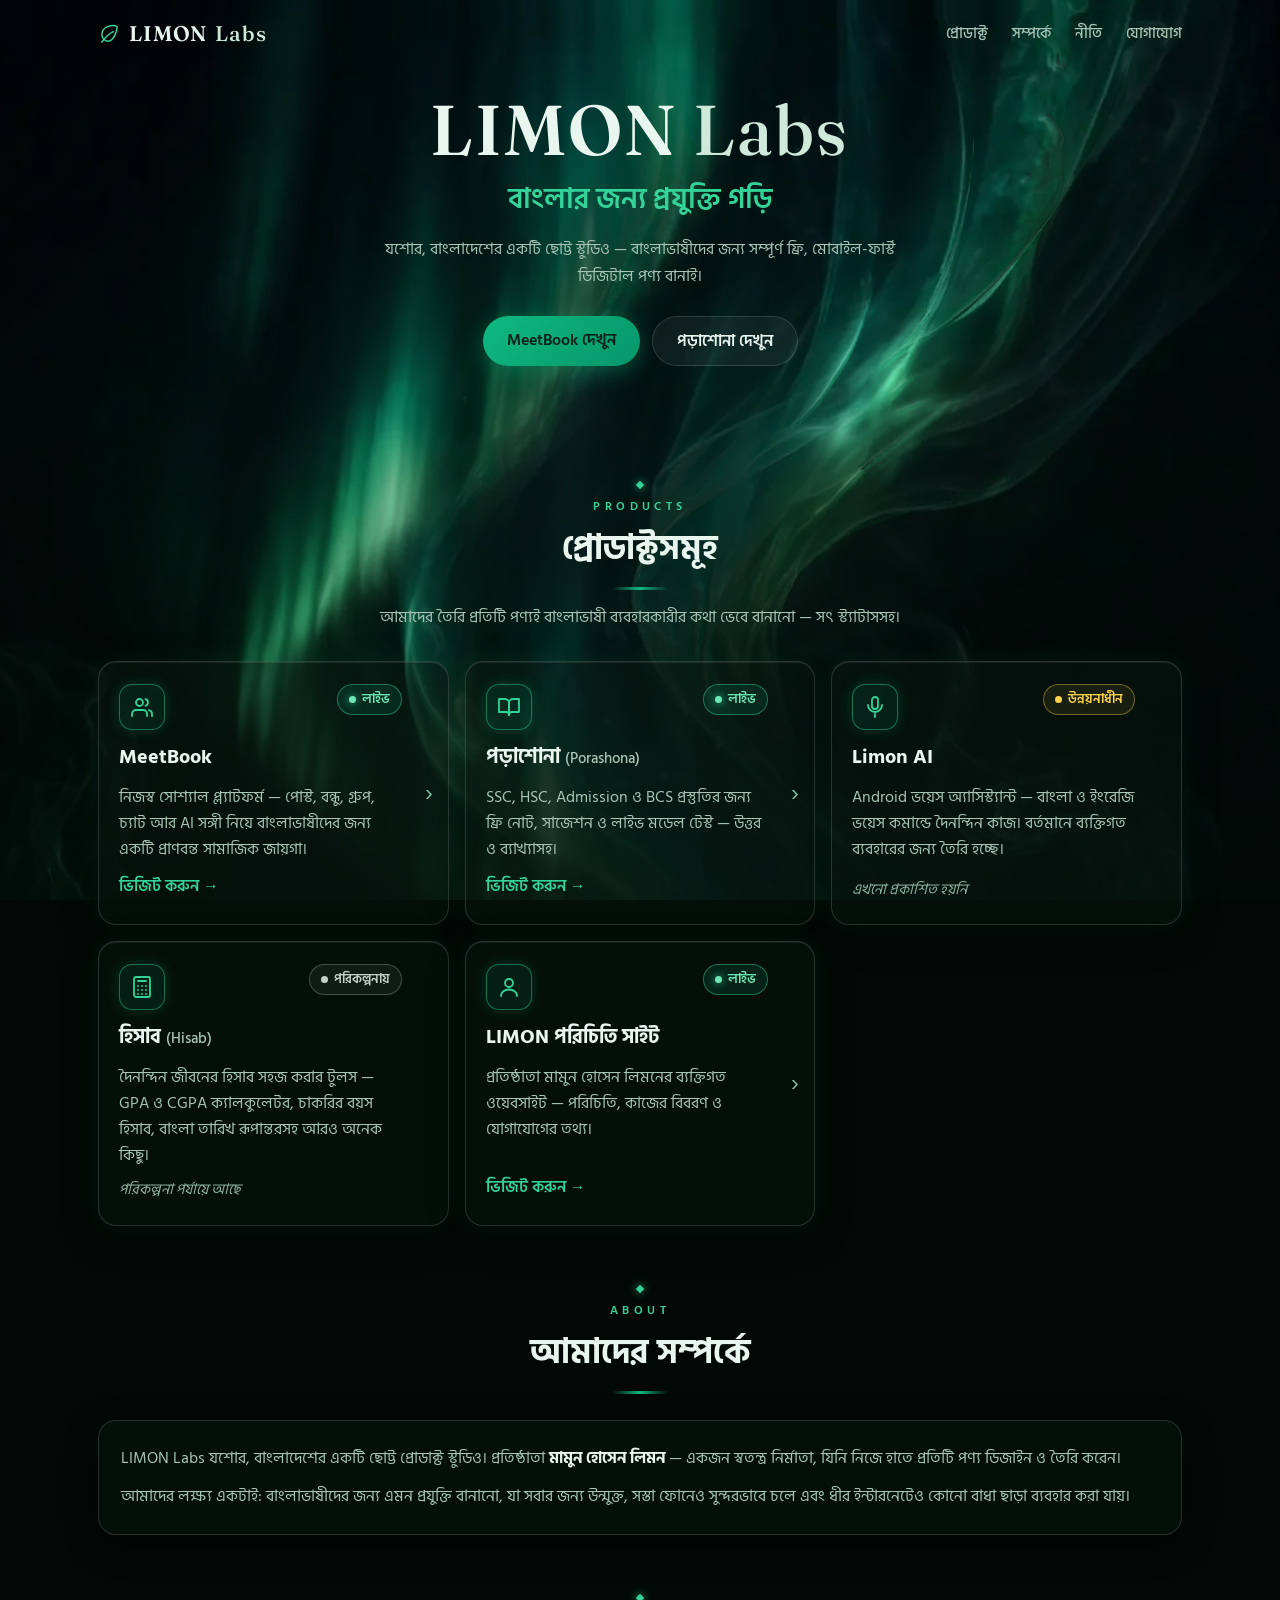
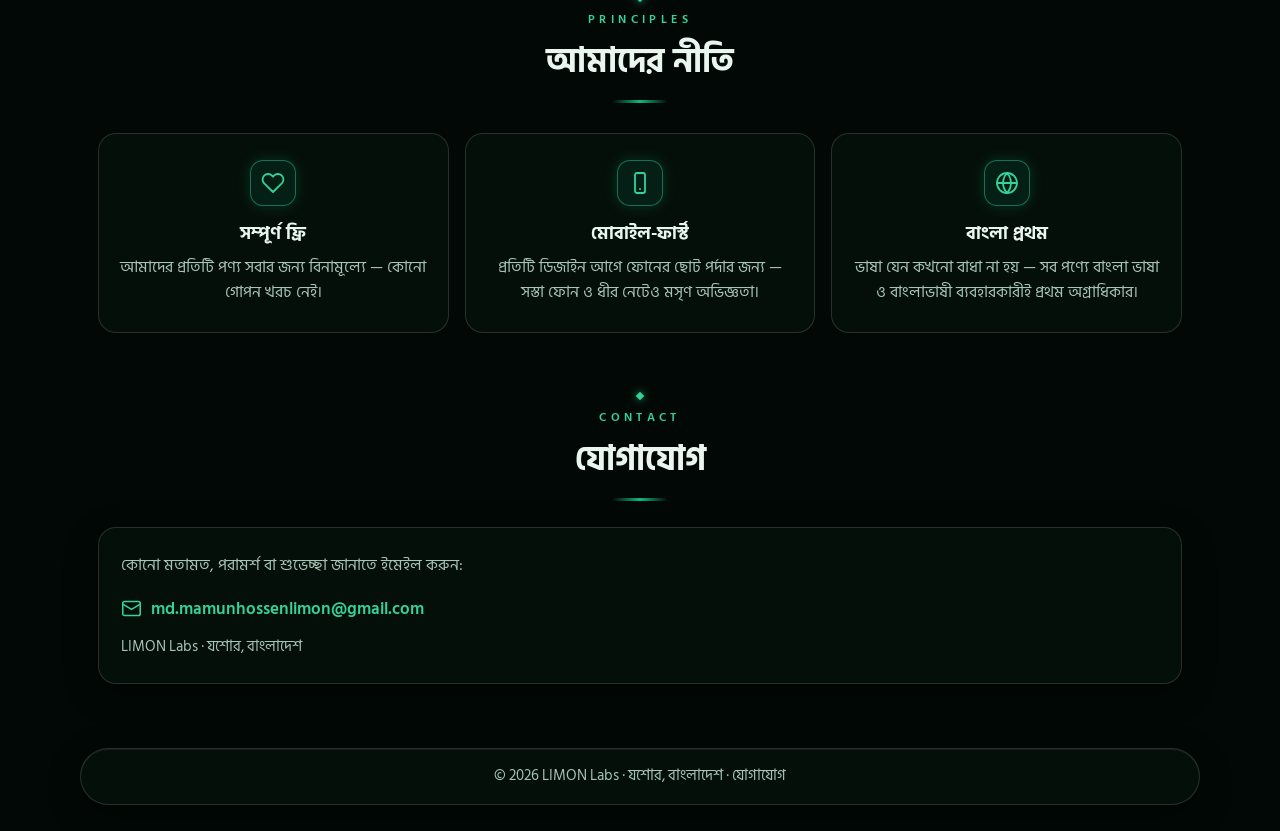
==== commit f2df366c: "Real smoke physics: FBM noise fields scroll upward and drag the smoke into rising billows" ====
--- a/index.html
+++ b/index.html
@@ -16,7 +16,7 @@
 <link rel="preconnect" href="https://fonts.googleapis.com">
 <link rel="preconnect" href="https://fonts.gstatic.com" crossorigin>
 <link href="https://fonts.googleapis.com/css2?family=Fraunces:opsz,wght@9..144,500;9..144,600&family=Hind+Siliguri:wght@400;500;600;700&display=swap" rel="stylesheet">
-<link rel="stylesheet" href="style.css?v=28">
+<link rel="stylesheet" href="style.css?v=29">
 </head>
 <body>
 
@@ -184,6 +184,6 @@
   <p>© 2026 LIMON Labs · যশোর, বাংলাদেশ · <a href="mailto:md.mamunhossenlimon@gmail.com">যোগাযোগ</a></p>
 </footer>
 
-<script src="script.js?v=28"></script>
+<script src="script.js?v=29"></script>
 </body>
 </html>
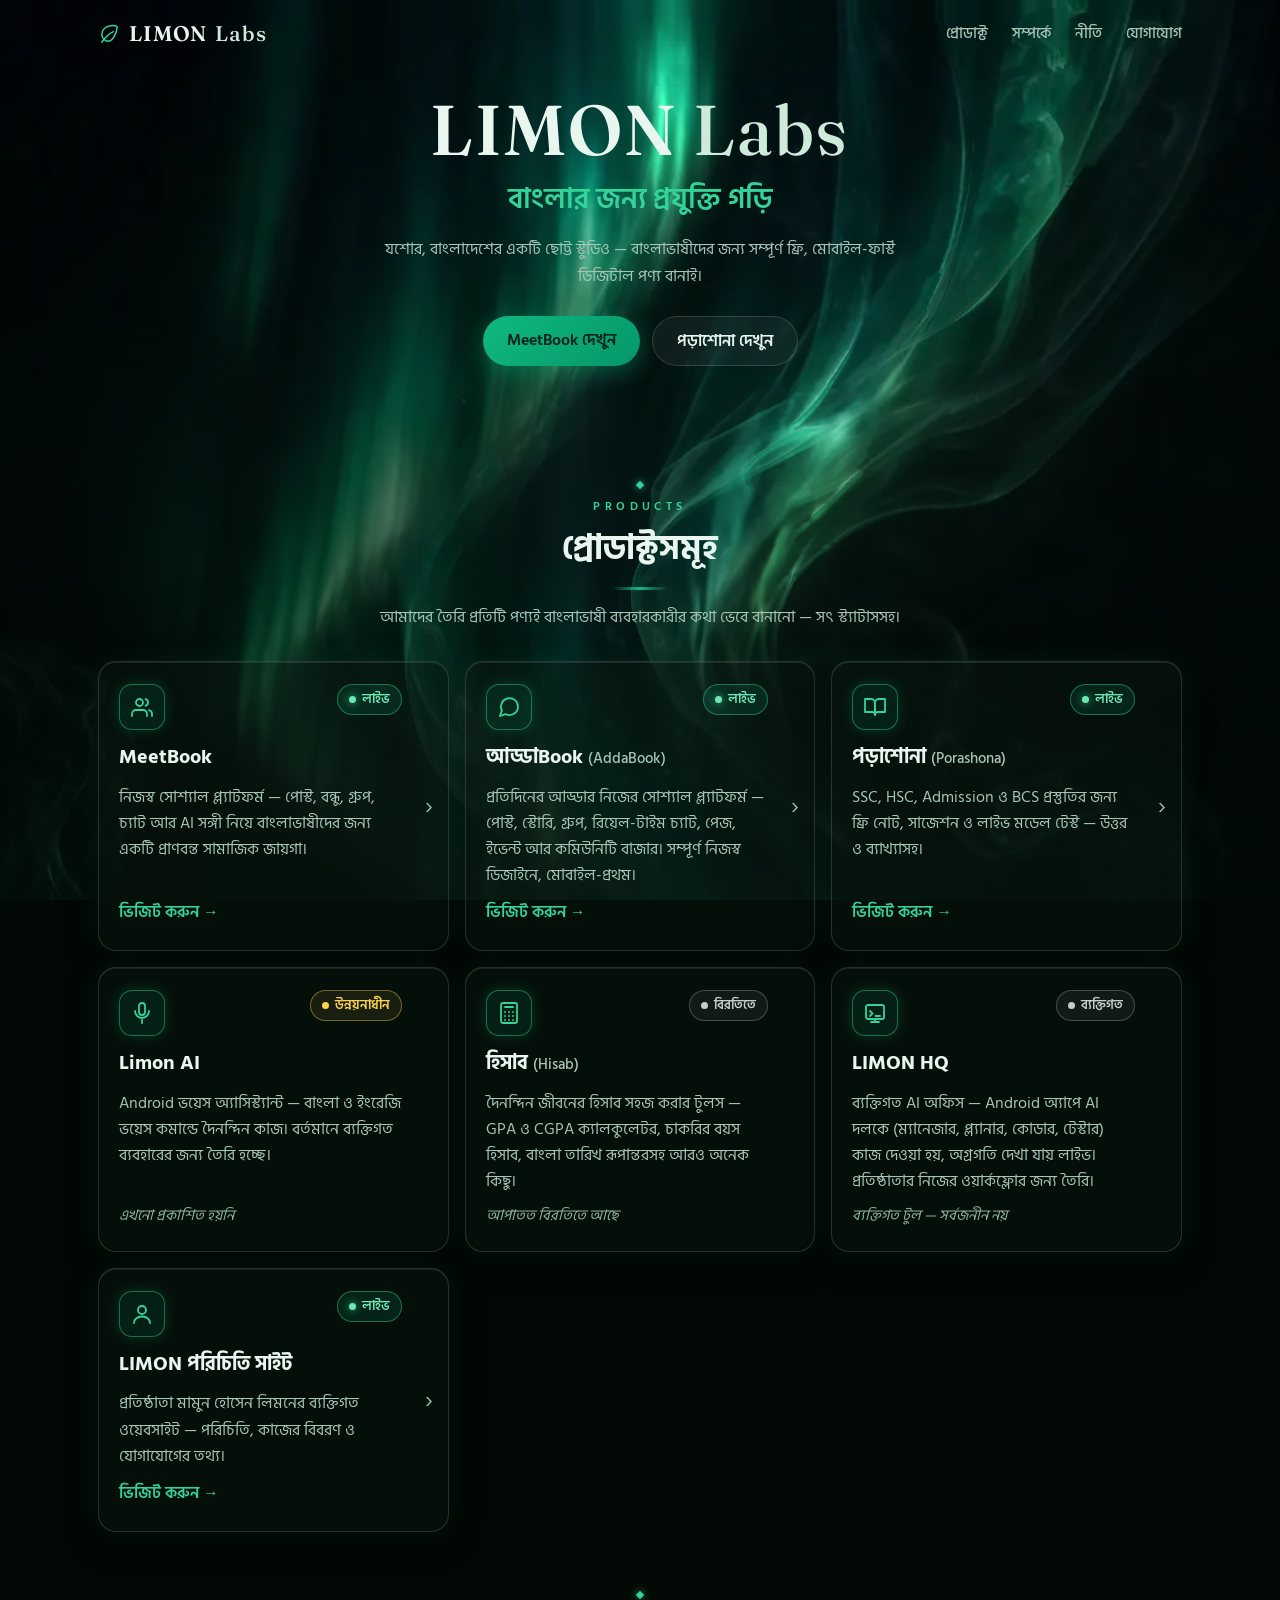
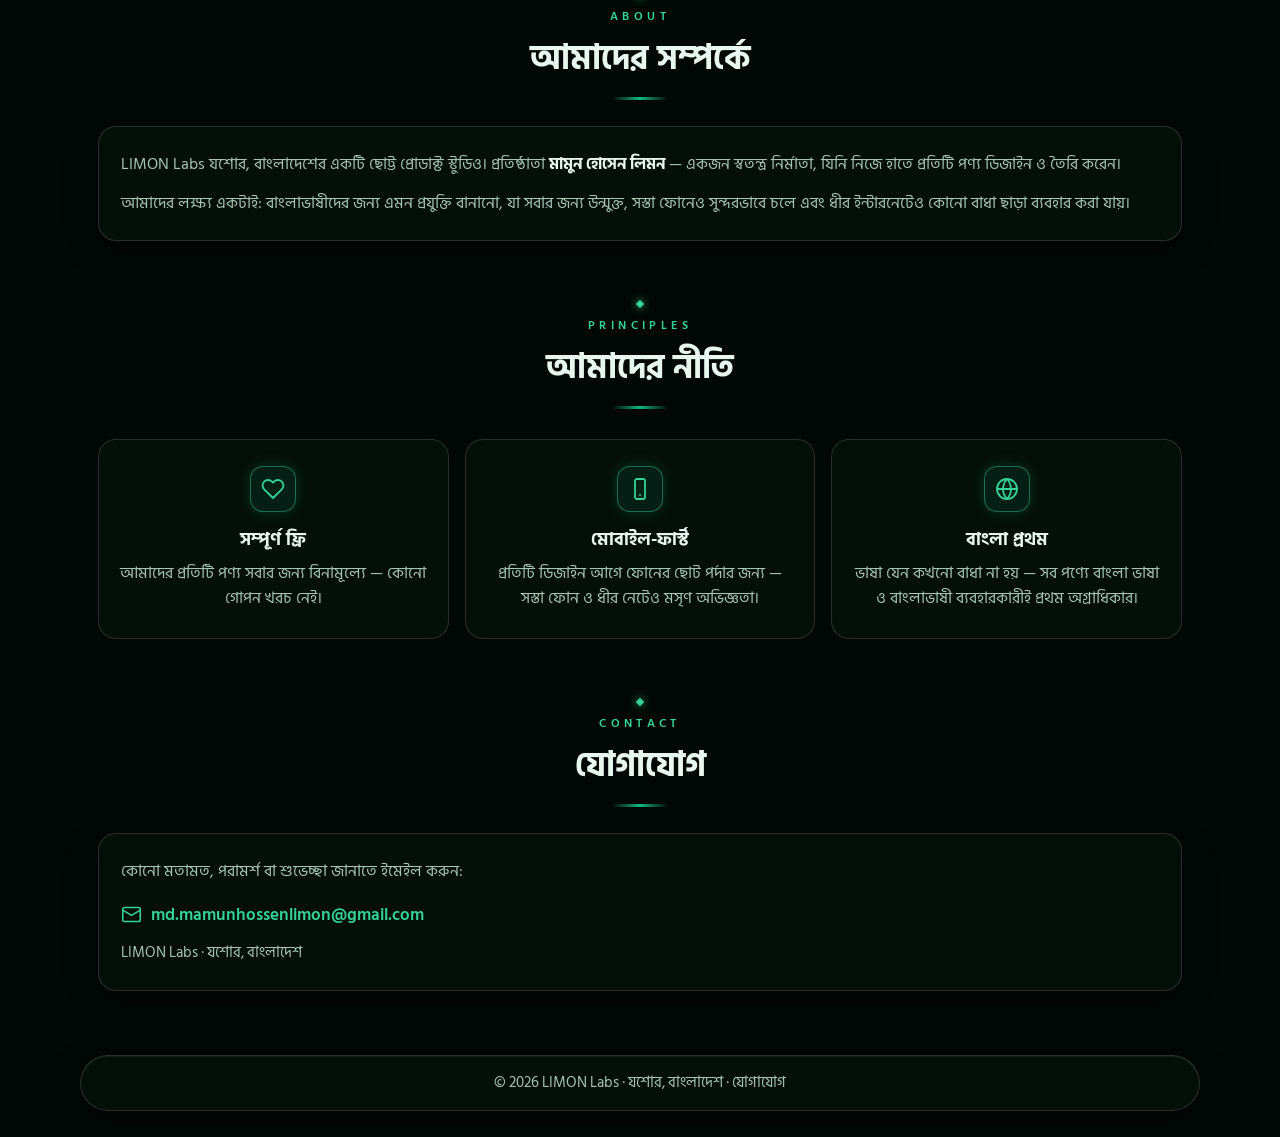
==== commit 69d7bee3: "Products: add AddaBook + LIMON HQ, Hisab paused, identity link to is-a.dev" ====
--- a/index.html
+++ b/index.html
@@ -4,10 +4,10 @@
 <meta charset="UTF-8">
 <meta name="viewport" content="width=device-width, initial-scale=1.0">
 <title>LIMON Labs — বাংলার জন্য প্রযুক্তি</title>
-<meta name="description" content="LIMON Labs — যশোর, বাংলাদেশ থেকে বাংলাভাষীদের জন্য ফ্রি ও মোবাইল-ফার্স্ট প্রযুক্তি পণ্য: MeetBook, পড়াশোনা, Limon AI ও হিসাব।">
+<meta name="description" content="LIMON Labs — যশোর, বাংলাদেশ থেকে বাংলাভাষীদের জন্য ফ্রি ও মোবাইল-ফার্স্ট প্রযুক্তি পণ্য: MeetBook, আড্ডাBook, পড়াশোনা, Limon AI, LIMON HQ ও হিসাব।">
 <meta name="google-site-verification" content="MFag6rltsudTOTjJ8JtksKM4BBWqEkIi46n7598j5bE">
 <meta property="og:title" content="LIMON Labs — বাংলার জন্য প্রযুক্তি গড়ি">
-<meta property="og:description" content="বাংলাভাষীদের জন্য ফ্রি, মোবাইল-ফার্স্ট প্রযুক্তি পণ্য — MeetBook, পড়াশোনা, Limon AI, হিসাব।">
+<meta property="og:description" content="বাংলাভাষীদের জন্য ফ্রি, মোবাইল-ফার্স্ট প্রযুক্তি পণ্য — MeetBook, আড্ডাBook, পড়াশোনা, Limon AI, LIMON HQ, হিসাব।">
 <meta property="og:type" content="website">
 <meta property="og:locale" content="bn_BD">
 <meta name="theme-color" content="#04120c">
@@ -75,6 +75,19 @@
       <article class="card reveal">
         <div class="card-top">
           <span class="card-icon" aria-hidden="true">
+            <svg viewBox="0 0 24 24" fill="none" stroke="currentColor" stroke-width="1.8" stroke-linecap="round" stroke-linejoin="round"><path d="M21 11.5a8.5 8.5 0 0 1-12.4 7.6L3 21l1.9-5.6A8.5 8.5 0 1 1 21 11.5z"/></svg>
+          </span>
+          <span class="badge badge-live"><span class="badge-dot"></span>লাইভ</span>
+        </div>
+        <h3 class="card-name">আড্ডাBook <span class="card-name-en">(AddaBook)</span></h3>
+        <p class="card-desc">প্রতিদিনের আড্ডার নিজের সোশ্যাল প্ল্যাটফর্ম — পোস্ট, স্টোরি, গ্রুপ, রিয়েল-টাইম চ্যাট, পেজ, ইভেন্ট আর কমিউনিটি বাজার। সম্পূর্ণ নিজস্ব ডিজাইনে, মোবাইল-প্রথম।</p>
+        <a class="btn btn-card" href="https://mamun-q.github.io/addabook/" target="_blank" rel="noopener">ভিজিট করুন</a>
+        <span class="card-chevron" aria-hidden="true">›</span>
+      </article>
+
+      <article class="card reveal">
+        <div class="card-top">
+          <span class="card-icon" aria-hidden="true">
             <svg viewBox="0 0 24 24" fill="none" stroke="currentColor" stroke-width="1.8" stroke-linecap="round" stroke-linejoin="round"><path d="M2 4h6a4 4 0 0 1 4 4v12a3 3 0 0 0-3-3H2z"/><path d="M22 4h-6a4 4 0 0 0-4 4v12a3 3 0 0 1 3-3h7z"/></svg>
           </span>
           <span class="badge badge-live"><span class="badge-dot"></span>লাইভ</span>
@@ -102,11 +115,23 @@
           <span class="card-icon" aria-hidden="true">
             <svg viewBox="0 0 24 24" fill="none" stroke="currentColor" stroke-width="1.8" stroke-linecap="round" stroke-linejoin="round"><rect x="4" y="2" width="16" height="20" rx="2"/><path d="M8 6h8"/><path d="M8 11h.01M12 11h.01M16 11h.01M8 15h.01M12 15h.01M16 15h.01M8 19h.01M12 19h.01M16 19h.01"/></svg>
           </span>
-          <span class="badge badge-plan"><span class="badge-dot"></span>পরিকল্পনায়</span>
+          <span class="badge badge-plan"><span class="badge-dot"></span>বিরতিতে</span>
         </div>
         <h3 class="card-name">হিসাব <span class="card-name-en">(Hisab)</span></h3>
         <p class="card-desc">দৈনন্দিন জীবনের হিসাব সহজ করার টুলস — GPA ও CGPA ক্যালকুলেটর, চাকরির বয়স হিসাব, বাংলা তারিখ রূপান্তরসহ আরও অনেক কিছু।</p>
-        <p class="card-note">পরিকল্পনা পর্যায়ে আছে</p>
+        <p class="card-note">আপাতত বিরতিতে আছে</p>
+      </article>
+
+      <article class="card reveal">
+        <div class="card-top">
+          <span class="card-icon" aria-hidden="true">
+            <svg viewBox="0 0 24 24" fill="none" stroke="currentColor" stroke-width="1.8" stroke-linecap="round" stroke-linejoin="round"><rect x="3" y="4" width="18" height="14" rx="2"/><path d="M8 21h8"/><path d="M12 18v3"/><path d="M7 10l2.5 2.5L7 15"/><path d="M12.5 15H17"/></svg>
+          </span>
+          <span class="badge badge-plan"><span class="badge-dot"></span>ব্যক্তিগত</span>
+        </div>
+        <h3 class="card-name">LIMON HQ</h3>
+        <p class="card-desc">ব্যক্তিগত AI অফিস — Android অ্যাপে AI দলকে (ম্যানেজার, প্ল্যানার, কোডার, টেস্টার) কাজ দেওয়া হয়, অগ্রগতি দেখা যায় লাইভ। প্রতিষ্ঠাতার নিজের ওয়ার্কফ্লোর জন্য তৈরি।</p>
+        <p class="card-note">ব্যক্তিগত টুল — সর্বজনীন নয়</p>
       </article>
 
       <article class="card reveal">
@@ -118,7 +143,7 @@
         </div>
         <h3 class="card-name">LIMON পরিচিতি সাইট</h3>
         <p class="card-desc">প্রতিষ্ঠাতা মামুন হোসেন লিমনের ব্যক্তিগত ওয়েবসাইট — পরিচিতি, কাজের বিবরণ ও যোগাযোগের তথ্য।</p>
-        <a class="btn btn-card" href="https://mamun-q.github.io/mamunhossen-profile/" target="_blank" rel="noopener">ভিজিট করুন</a>
+        <a class="btn btn-card" href="https://mamunhossen.is-a.dev/" target="_blank" rel="noopener">ভিজিট করুন</a>
         <span class="card-chevron" aria-hidden="true">›</span>
       </article>
 
